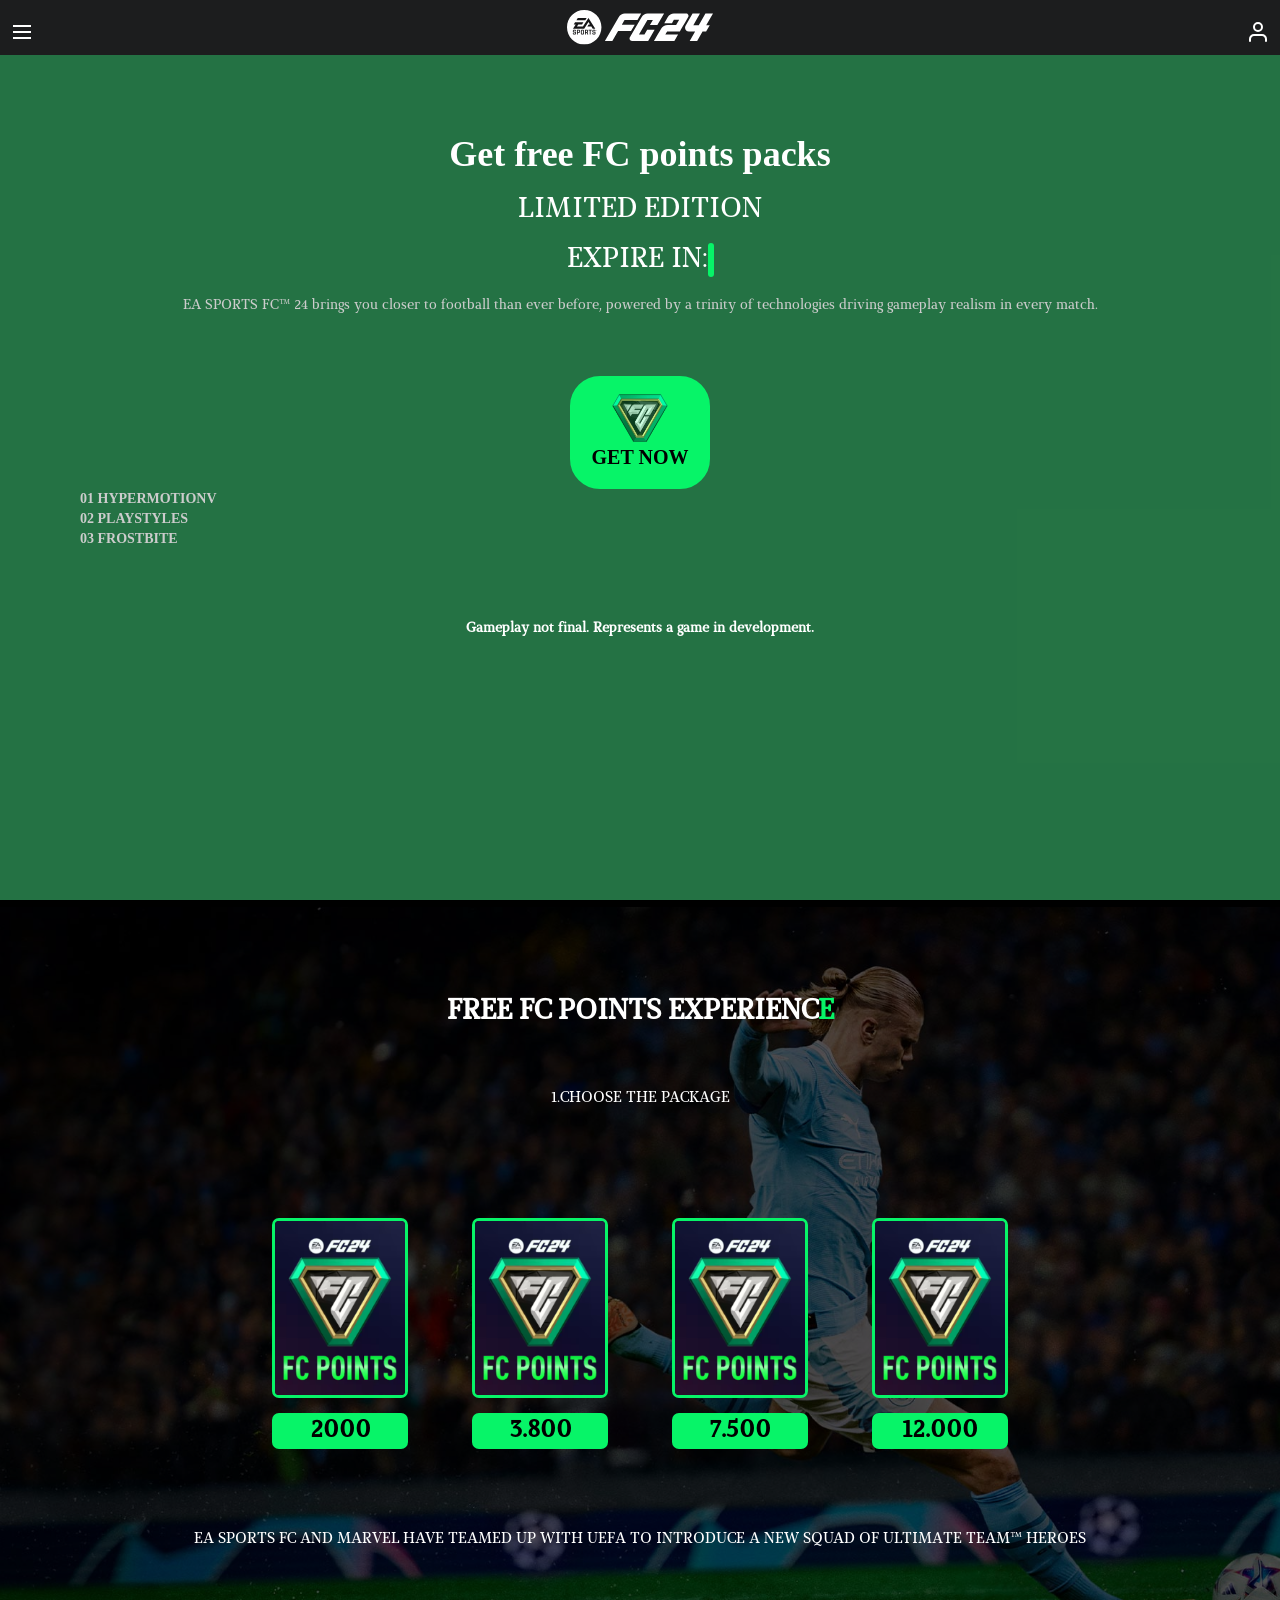
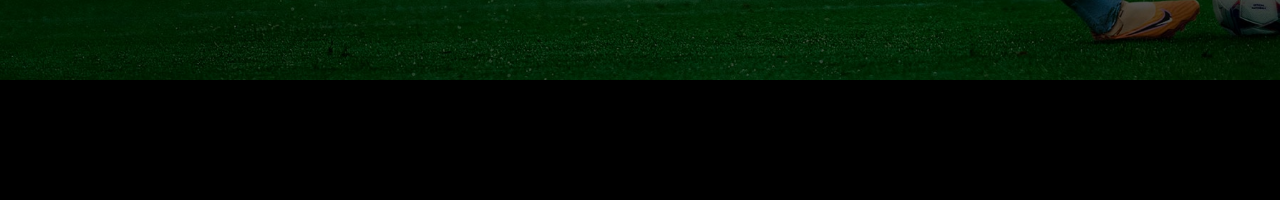
==== index.html @ 00f6bb58 "Add files via upload" ====
<!DOCTYPE html>
<html lang="en">
  <head>
    <meta charset="utf-8">
    <meta http-equiv="X-UA-Compatible" content="IE=edge">
    <meta name="viewport" content="width=device-width, initial-scale=1">
    <title>Fifa 24 Free FC Points</title>
    <!-- Bootstrap CSS -->
    <link rel="stylesheet" href="https://maxcdn.bootstrapcdn.com/bootstrap/3.3.6/css/bootstrap.min.css" integrity="sha384-1q8mTJOASx8j1Au+a5WDVnPi2lkFfwwEAa8hDDdjZlpLegxhjVME1fgjWPGmkzs7" crossorigin="anonymous">
    <link rel="stylesheet" type="text/css" href="css/magnific-popup.css">
    <link rel="preconnect" href="https://fonts.googleapis.com">
<link rel="preconnect" href="https://fonts.gstatic.com" crossorigin>
<link href="https://fonts.googleapis.com/css2?family=Roboto+Slab:wght@500&display=swap" rel="stylesheet">
    <link rel="stylesheet" type="text/css" href="css/style.css">
  </head>
  <body>
    <div class="page-wrapp">
      <div class="header">
        <div class="header-layer">
         <video autoplay muted loop id="video-bg">
            <source src="img/vid.mp4" type="video/mp4">
            Your browser does not support the video tag.
        </video> 
        <div class="layer">
          <div class="menu">
            <ul>
              <li class="left">
                <a href="" title="">
                  <svg width="24" height="24" viewBox="0 0 24 24" stroke="currentColor" stroke-width="2px" fill="none" xmlns="http://www.w3.org/2000/svg" part="icon blz-icon">
                    <g>
                      <path d="M3,12h18"></path>
                      <path d="M3,6h18"></path>
                      <path d="M3,18h18"></path>
                    </g>
                  </svg>
                </a>
              </li>
              <li>
                <a href="" title="">
                  <img src="img/logo.svg" alt="">
                </a>
              </li>
              <li class="right">
                <a href="" title="">
                  <svg width="24" height="24" viewBox="0 0 24 24" stroke="currentColor" fill="none" xmlns="http://www.w3.org/2000/svg" part="icon blz-icon">
                    <path d="M20 21V19C20 17.9391 19.5786 16.9217 18.8284 16.1716C18.0783 15.4214 17.0609 15 16 15H8C6.93913 15 5.92172 15.4214 5.17157 16.1716C4.42143 16.9217 4 17.9391 4 19V21M16 7C16 9.20914 14.2091 11 12 11C9.79086 11 8 9.20914 8 7C8 4.79086 9.79086 3 12 3C14.2091 3 16 4.79086 16 7Z" stroke-width="2" stroke-linecap="round" stroke-linejoin="round"></path>
                  </svg>
                </a>
              </li>
            </ul>
          </div>


          	<div class="text-header text-center container">
          		

          	<div class="text">
          		<h1>Get free FC points packs</h1>
              <h3>limited edition</h3>
              <h3 >expire in:<span id="countdown"></span></h3>
          		<p>EA SPORTS FC™ 24 brings you closer to football than ever before, powered by a trinity of technologies driving gameplay realism in every match.</p>
          	</div>
          		
          		<div class="col-lg-12">
                <!-- <img src="img/fc-points.png" class="" style="height:100px;"> -->
          			<a href="#free" title="" class="button-get">
               
                    <img src="img/fc-points.png" style="height: 50px;"> 
                    <span>GET NOW</span>  
                </a>
          		</div>

          		<div class="logos">
          			<ul>
          			    <li>
          			    	<span>01 HYPERMOTIONV</span>
          			    </li>
          			    <li>
          			    	<span>02 PLAYSTYLES</span>
          			    </li>
          			    <li>
          			    		<span>03 FROSTBITE</span>
          			    </li>
          			   
          			</ul>
          		</div>

          		<div class="bottom-header">
          			<p>Gameplay not final. Represents a game in development.</p>
          		</div>

          	</div>

        </div>
      </div>
      </div>


      <div class="section2 ">
      			
      </div>

      <div class="generator" id="free">
        <div class=" gen-layer">
      	<div class="container">
      
      	<h3>FREE FC Points EXPERIENC<span class="s">E</span></h3>
      	<div class="step1">
      	<p>1.Choose the package</p>
      	<ul class="pack">
      	    <li><a href="#" title="">
      	    		<img src="img/fut.png" alt="">
      	    		<span>2000</span>
      			</a>
      		</li>
      	    <li><a href="#" title="">
      	    		<img src="img/fut.png" alt="">
      	    		<span>3.800</span>
      			</a>
      		</li>
      	    <li><a href="#" title="">
      	    		<img src="img/fut.png" alt="">
      	    		<span>7.500</span>
      			</a>
      		</li>
      	    <li><a href="#" title="">
      	    		<img src="img/fut.png" alt="">
      	    		<span>12.000</span>
      			</a>
      		</li>
      	</ul>
      	</div>

      	<div class="step2" style="display: none;">
      		<p>You selected <span id="futcoins"></span> <img src="img/coin.png" alt="" style="height: 20px;"></p>
      		<p>2.Enter your username/email</p>
      		<
      		<div class="input-wrap"><input id="username" type="text" name="email" placeholder="Username/Email"></div>
      		<a href="#" class="connect-btn">Connect</a>
      	</div>

      	<div class="step3" style="display: none;">
      		<p>Please wait</p>
      		<div class="progress">
      			<div class="progress-bar  active g-progressbar" role="progressbar" style="width: 20%"></div>
      		</div>
      	</div>


      	<div class="step4" style="display: none;">
      		<div id="one">
      			
      		</div>
      	</div>

      	<p>EA SPORTS FC and Marvel have teamed up with UEFA to introduce a new squad of Ultimate Team™ Heroes</p>
      	
      	</div>
      </div>
      </div>

      <div id="ogads_locker" class="mfp-hide white-popup-block text-center popup-style">
      <h4 class="text-center error-popup">Error!</h4>
      
     
      <div class="popup-content text-center">

        <h3>This Landing page works only with ogads Content Locker</h3>
        <p>Enter your locker in js/main.js like in example photo:</p>
        <a href="img/locker-img.png">Download example photo</a>
        
        <p>Contact me at skype: <b>live:dreamcas21</b> if you need help</p>
        
      </div>
    </div>
    </div>

    <div class="footer text-center">
      	<img src="img/logo.webp" alt="">
      </div>
    <script src="https://code.jquery.com/jquery.js"></script>
    <!-- Bootstrap JavaScript -->
    <script src="https://maxcdn.bootstrapcdn.com/bootstrap/3.3.6/js/bootstrap.min.js" integrity="sha384-0mSbJDEHialfmuBBQP6A4Qrprq5OVfW37PRR3j5ELqxss1yVqOtnepnHVP9aJ7xS" crossorigin="anonymous"></script>
    <script type="text/javascript" src="js/jquery.magnific-popup.min.js"></script>
    <script type="text/javascript" src="js/main.js"></script>
  </body>
</html>
---- css/style.css ----
@font-face {
font-family: 'Marta';
src:
    url('Marta-Regular.otf');

}

@font-face {
    font-family: "L Regular";
    src: url("https://db.onlinewebfonts.com/t/c4cb3cbbe1dea16fea2d3390eccf973c.eot");
    src: url("https://db.onlinewebfonts.com/t/c4cb3cbbe1dea16fea2d3390eccf973c.eot?#iefix")format("embedded-opentype"),
    url("https://db.onlinewebfonts.com/t/c4cb3cbbe1dea16fea2d3390eccf973c.woff2")format("woff2"),
    url("https://db.onlinewebfonts.com/t/c4cb3cbbe1dea16fea2d3390eccf973c.woff")format("woff"),
    url("https://db.onlinewebfonts.com/t/c4cb3cbbe1dea16fea2d3390eccf973c.ttf")format("truetype"),
    url("https://db.onlinewebfonts.com/t/c4cb3cbbe1dea16fea2d3390eccf973c.svg#L Regular")format("svg");
}

html {
  scroll-behavior: smooth;
}

body{
	
    background-repeat: no-repeat;
    background-size: 1px 100%;
     background: #07f468;
     
}


.header {
	padding-bottom: 70px;
	height: 100vh;
/*   background: linear-gradient(#07e1615c 0 0) 3.5rem,linear-gradient(#07e1617d 0 0) calc(25% + 1.75rem),linear-gradient(#07e16121 0 0) 50%,linear-gradient(#07e1611f 0 0) calc(75% - 1.75rem),linear-gradient(#07e16166 0 0) calc(100% - 3.5rem);*/
    background-repeat: no-repeat;

/*    background-size: 1px 100%;*/
/*    background-image: url(../img/head-bg.jpg);*/
    background-size: cover;
    background-position: center center;
    font-family: L Regular;
    font-weight: 600;
    font-size: 30;
    color: #fff;
    
       
}


.header-layer {
    background: #333333ab;
    height: inherit;
}

a:hover {
	color: #000;
    text-decoration: none;
}

.menu {
	width: 100%;
	text-align: center;
	color: #fff;
}


.menu ul {
	background-color: #1c1d1e;
	padding: 10px 10px 10px;

}


.menu ul li {
	display: inline-block;
	list-style-type: none;
}

.menu li img {
	height: 35px;
}


.left {
	float: left;
	margin-top: 10px;
	
}

.right {
	float:  right;
	margin-top: 10px;
}


.menu ul li svg {
	color: #fff;
}

.top-img {
	margin: 0 auto;
	margin-top: 30px;
	height: 160px;
}


.text {
   margin-top: 70px;
}


.text h1 {
    font-weight: 600;
}
.text h3 {
	text-transform: uppercase;
    
    color: #fff;
   font-size: 28px;
    font-family: 'Marta', serif;
    
}

#countdown {
    background: #07f468;
    color: #000;
    padding: 3px;
    border-radius: 11px;
}

.text p {
	font-weight: 600;
   
    color: #ccc;
   
    font-size: 14px;margin-top: 20px;
    margin-bottom: 60px;
   font-family: 'Marta', serif;
   font-weight: 100;
}


 @keyframes pulse {
            0% {
                transform: scale(1);
                opacity: 1;
            }
            50% {
                transform: scale(1.2);
                opacity: 0.7;
            }
            100% {
                transform: scale(1);
                opacity: 1;
            }
        }

.button-get {
	font-family: L Regular;
    color: #000;
    font-size: 20px;
    font-weight: 200;
    font-weight: 600;
    padding: 15px 20px 15px 20px;
    border-radius: 30px;
    background: #07f468;
    border: 2px solid #07f468;
    animation: pulse 2s infinite;
    transition: transform 0.2s ease-in-out;
    display: inline-block;

}

.button-get:hover {
    color: #000;
}


.button-get img {
    opacity: 0.8;
   
}

.button-get span {

    display: block;
}







 ::placeholder {
            color: #fff; /* Replace with your desired color */
        }


.logos ul  {
	padding-left: 0px;
	margin-top: 145px;
	margin-bottom: 70px;
    text-align: left;

}

.logos {
	margin-top: 40px;
}

.logos ul li {
	 list-style-type: none;
	
	margin-left: 10px;
	margin-right: 10px;
	color: #ccc;
}

.bottom-header h4 {
		filter: brightness(5.6);
    
    font-family: 'Marta', serif;
    font-size: 26px;
}

.bottom-header p {
		
    
    font-family: 'Marta', serif;
    font-size: 14px;
    color: #fff;
}


.section2 {
	text-align: center;
    background: #000;
    padding-top: 7px;

   
}

video {
    display: inline-block;
    vertical-align: baseline;
    /* height: 419px; */
    object-fit: cover;
    width: 100%;
    height: 100%;
    position: absolute;
    z-index: -5;
}


.section2 h3 {

	text-transform: uppercase;
    text-shadow: 3px 5px 5px rgb(0 0 0 / 50%);
    color: #D2C8AE;
   font-size: 31px;
    font-family: 'Marta', serif;
   
}


.section2 p {
font-weight: 600;
    text-shadow: 3px 5px 5px rgb(0 0 0 / 50%);
    color: #878582;
    text-transform: uppercase;
    font-size: 15px;
    margin-top: 20px;
    margin-bottom: 60px;
    font-family: 'Marta', serif;
}


#futcoins {
	 color: #07f468;
     font-size: 20px;
}

#futcoins2 {
	 color: #07f468;
}




.button-go {
	font-family: Marta;
	color: #fff;
	font-size: 25px;
	font-weight: 600;
	background-image: url('../img/button-bg-go.webp');
	background-size: cover;
	padding: 24px 26px 24px 26px;
	position: relative;
}



.generator {
	text-align: center;
	

	background-image: url("../img/head-bg.jpg");
    background-size: cover;
    background-repeat: no-repeat;
    background-position: center center;


}

.gen-layer {
    padding-top: 70px;
    padding-bottom: 70px;
    background-color: rgb(0 0 0 / 68%);

}

.s {
    color: #07f468;
}


.generator h3 {
	text-transform: uppercase;
    
    color: #FFF;
    font-weight: 600;
   font-size: 28px;
    font-family: 'Marta', serif;
}

.generator p {
	font-weight: 100;
   
    color: #fff;
    text-transform: uppercase;
    font-size: 15px;
    margin-top: 60px;
    margin-bottom: 60px;
    font-family: 'Marta', serif;
}


.pack {
	padding-left: 0px;

}


.pack li {
	list-style-type: none;
	display: inline-block;
	margin-top: 29px;
	margin-left: 10px;
	margin-right: 10px;
	padding: 20px;
	
    position: relative;
}




.pack li a img {
	display: block;
	height: 180px;
    border: solid 3px #07f468;
    border-radius: 7px;
}


.pack li a span {
    display: block;
    font-family: Marta;
    font-weight: 600;
    margin-top: 15px;
    font-size: 25px;
    color: #000;
    border-radius: 7px;
    background: #07f468;
}

.footer {
	background-color: #000;
	padding-top: 50px;
	padding-bottom: 50px;
}


.footer img {
	height: 60px;
}


.step2 input {
	font-family: Marta;
	color: #fff;
	font-size: 18px;
	font-weight: 600;
	background: transparent;
	border: none;
	padding: 18px 5px 18px 5px;
    border:3px #fff solid;
    border-radius: 30px;
	position: relative;
	text-align: center;
	width: 100%;
	margin-bottom: 50px;
}

.input-wrap{
	        max-width: 298px;
	    margin: 0 auto;
	    position: relative;
}




.connect-btn {
    font-family: Marta;
    color: #000;
    font-size: 17px;
    font-weight: 600;
    background-color: #07f468;
    background-size: cover;
    padding: 15px 26px 15px 26px;
    position: relative;
    border-radius: 30px;
}





.progress-bar {
    background: #07f468;
    border-radius: 1px;
    position: absolute;
    z-index: 10;
    height: 33px;
}

.progress {
    font-family: Marta;
	color: #07f468;
	font-size: 25px;
	font-weight: 600;
	b
	border: none;
	padding: 5px;
	position: relative;
	text-align: center;
	width: 72%;
    margin: 0 auto;
    height: 43px;
	margin-bottom: 50px;
}



.step4 {
	text-transform: uppercase;
    color: #000;
    font-size: 27px;
    font-family: 'Marta', serif;
    margin-top: 50px;
    border-radius: 7px;
    background: #07f468;
    padding: 10px;
    padding-bottom: 31px;
    max-width: 350px;
    margin: 0 auto;
}

.step4 p {
    color: #000;
    text-transform: lowercase;
}



.verify {
    font-family: Marta;
    color: #000;
    font-size: 20px;
    font-weight: 200;
    padding: 15px 20px 15px 20px;
    border-radius: 30px;
    background: transparent;
    border: 2px solid #000;
}




@media screen and (max-width: 480px) {
   
    .pack li a img {
  
    height: 144px;
    
}
  

  .logos ul {
  	margin-top: 70px;
  }
}
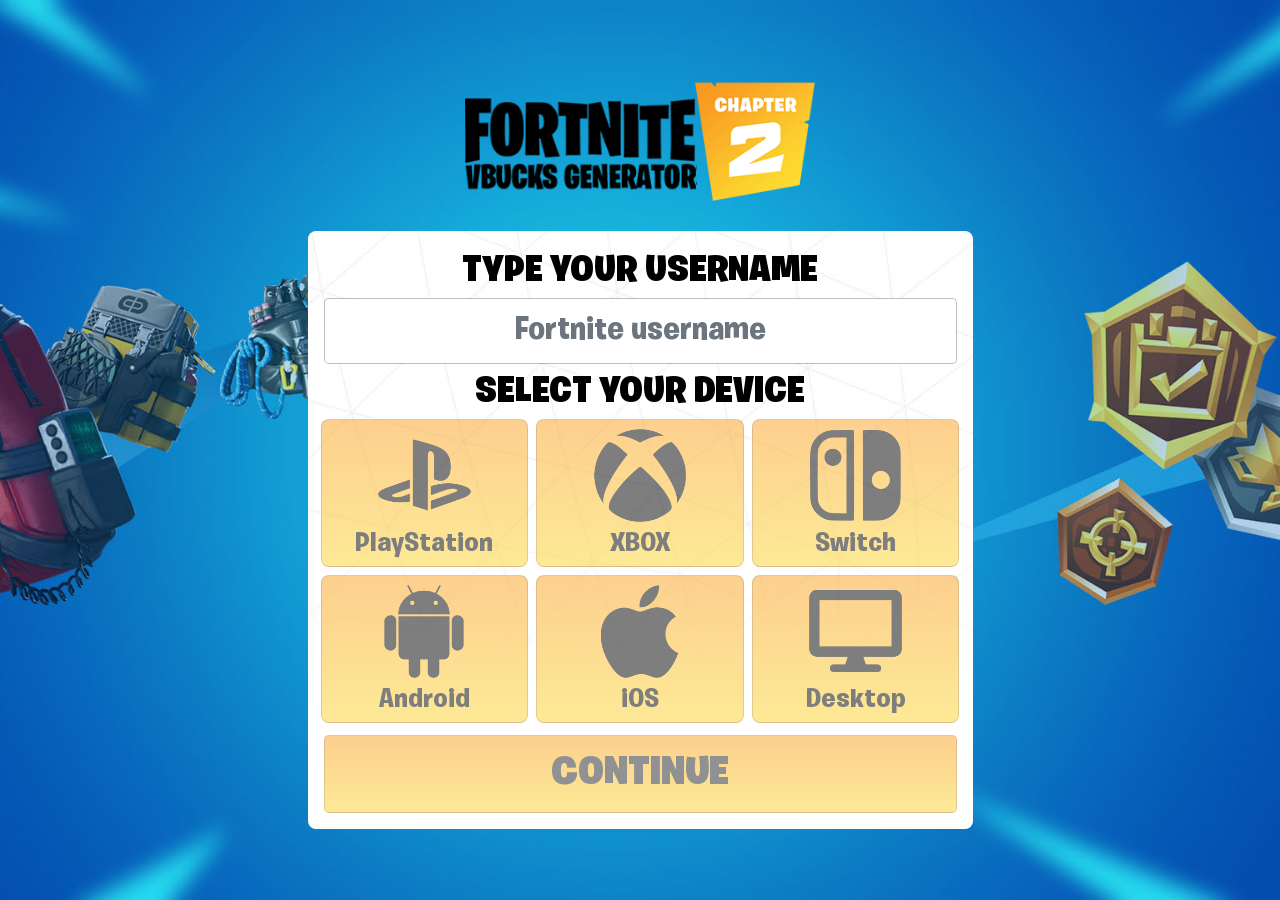
==== commit fc4e3983: "Add files via upload" ====
--- a/index.html
+++ b/index.html
@@ -1,187 +1,269 @@
-<!DOCTYPE html>
+<!doctype html>
 <html lang="en">
-  <head>
+
+<head>
+
     <meta charset="utf-8">
-    <meta http-equiv="X-UA-Compatible" content="IE=edge">
-    <meta name="viewport" content="width=device-width, initial-scale=1">
-    <title>Fifa 24 Free FC Points</title>
-    <!-- Bootstrap CSS -->
-    <link rel="stylesheet" href="https://maxcdn.bootstrapcdn.com/bootstrap/3.3.6/css/bootstrap.min.css" integrity="sha384-1q8mTJOASx8j1Au+a5WDVnPi2lkFfwwEAa8hDDdjZlpLegxhjVME1fgjWPGmkzs7" crossorigin="anonymous">
-    <link rel="stylesheet" type="text/css" href="css/magnific-popup.css">
-    <link rel="preconnect" href="https://fonts.googleapis.com">
-<link rel="preconnect" href="https://fonts.gstatic.com" crossorigin>
-<link href="https://fonts.googleapis.com/css2?family=Roboto+Slab:wght@500&display=swap" rel="stylesheet">
-    <link rel="stylesheet" type="text/css" href="css/style.css">
-  </head>
-  <body>
-    <div class="page-wrapp">
-      <div class="header">
-        <div class="header-layer">
-         <video autoplay muted loop id="video-bg">
-            <source src="img/vid.mp4" type="video/mp4">
-            Your browser does not support the video tag.
-        </video> 
-        <div class="layer">
-          <div class="menu">
-            <ul>
-              <li class="left">
-                <a href="" title="">
-                  <svg width="24" height="24" viewBox="0 0 24 24" stroke="currentColor" stroke-width="2px" fill="none" xmlns="http://www.w3.org/2000/svg" part="icon blz-icon">
-                    <g>
-                      <path d="M3,12h18"></path>
-                      <path d="M3,6h18"></path>
-                      <path d="M3,18h18"></path>
-                    </g>
-                  </svg>
-                </a>
-              </li>
-              <li>
-                <a href="" title="">
-                  <img src="img/logo.svg" alt="">
-                </a>
-              </li>
-              <li class="right">
-                <a href="" title="">
-                  <svg width="24" height="24" viewBox="0 0 24 24" stroke="currentColor" fill="none" xmlns="http://www.w3.org/2000/svg" part="icon blz-icon">
-                    <path d="M20 21V19C20 17.9391 19.5786 16.9217 18.8284 16.1716C18.0783 15.4214 17.0609 15 16 15H8C6.93913 15 5.92172 15.4214 5.17157 16.1716C4.42143 16.9217 4 17.9391 4 19V21M16 7C16 9.20914 14.2091 11 12 11C9.79086 11 8 9.20914 8 7C8 4.79086 9.79086 3 12 3C14.2091 3 16 4.79086 16 7Z" stroke-width="2" stroke-linecap="round" stroke-linejoin="round"></path>
-                  </svg>
-                </a>
-              </li>
-            </ul>
-          </div>
-
-
-          	<div class="text-header text-center container">
-          		
-
-          	<div class="text">
-          		<h1>Get free FC points packs</h1>
-              <h3>limited edition</h3>
-              <h3 >expire in:<span id="countdown"></span></h3>
-          		<p>EA SPORTS FC™ 24 brings you closer to football than ever before, powered by a trinity of technologies driving gameplay realism in every match.</p>
-          	</div>
-          		
-          		<div class="col-lg-12">
-                <!-- <img src="img/fc-points.png" class="" style="height:100px;"> -->
-          			<a href="#free" title="" class="button-get">
-               
-                    <img src="img/fc-points.png" style="height: 50px;"> 
-                    <span>GET NOW</span>  
-                </a>
-          		</div>
-
-          		<div class="logos">
-          			<ul>
-          			    <li>
-          			    	<span>01 HYPERMOTIONV</span>
-          			    </li>
-          			    <li>
-          			    	<span>02 PLAYSTYLES</span>
-          			    </li>
-          			    <li>
-          			    		<span>03 FROSTBITE</span>
-          			    </li>
-          			   
-          			</ul>
-          		</div>
-
-          		<div class="bottom-header">
-          			<p>Gameplay not final. Represents a game in development.</p>
-          		</div>
-
-          	</div>
+    <meta name="viewport" content="width=device-width, initial-scale=1, shrink-to-fit=no">
+    <link rel="stylesheet" href="bootstrap.min.css">
+    <link rel="stylesheet" href="glide.core.min.css">
+    <link rel="stylesheet" href="glide.theme.css">
+    <link rel="icon" type="image/ico" href="favicon.ico">
+    <link rel="stylesheet" href="main.css">
+    <title>Fortnite Chapter 2 V-Bucks Generator</title>
+
+</head>
+
+<body>
+
+    <div class="container">
+
+      <div class="row justify-content-center">
+
+        <div class="col-8 col-sm-6 col-md-4 text-center">
+
+          <img src="logo.png" class="img-fluid mb-4 mt-4">
 
         </div>
+
       </div>
+
+      <div class="row justify-content-center">
+
+        <div class="col-11 col-sm-9 col-md-7 text-center MAIN">
+
+          <section class="S1">
+
+            <h3 class="m-1">Type your username</h3>
+
+            <input class="form-control form-control-lg w-100 mx-auto mb-2 fs15rem" id="F-username" type="text" placeholder="Fortnite username" required>
+
+            <h3 class="mt-1 mb-0">Select your device</h3>
+
+            <div class="row justify-content-center pl-2 pr-2">
+
+              <div class="col-4 p-1 F-platform P-playstation" onclick="PLAT('playstation');">
+
+                <div class="xD">
+
+                  <img class="img-fluid w-75 pt-1 pb-1" src="playstation.png">
+
+                  <p class="mb-1 TTN LH1 pb-1 fs12rem">PlayStation</p>
+
+                </div>
+
+              </div>
+
+              <div class="col-4 p-1 F-platform P-xbox" onclick="PLAT('xbox');">
+
+                <div class="xD">
+
+                  <img class="img-fluid w-75 pt-1 pb-1" src="xbox.png">
+
+                  <p class="mb-1 TTN LH1 pb-1 fs12rem">XBOX</p>
+
+                </div>
+
+              </div>
+
+              <div class="col-4 p-1 F-platform P-switch" onclick="PLAT('switch');">
+
+                <div class="xD">
+
+                  <img class="img-fluid w-75 pt-1 pb-1" src="switch.png">
+
+                  <p class="mb-1 TTN LH1 pb-1 fs12rem">Switch</p>
+
+                </div>
+
+              </div>
+
+              <div class="col-4 p-1 F-platform P-android" onclick="PLAT('android');">
+
+                <div class="xD">
+
+                  <img class="img-fluid w-75 pt-1 pb-1" src="android.png">
+
+                  <p class="mb-1 TTN LH1 pb-1 fs12rem">Android</p>
+
+                </div>
+
+              </div>
+
+              <div class="col-4 p-1 F-platform P-apple" onclick="PLAT('apple');">
+
+                <div class="xD">
+
+                  <img class="img-fluid w-75 pt-1 pb-1" src="apple.png">
+
+                  <p class="mb-1 TTN LH1 pb-1 fs12rem">iOS</p>
+
+                </div>
+
+              </div>
+
+              <div class="col-4 p-1 F-platform P-desktop" onclick="PLAT('desktop');">
+
+                <div class="xD">
+
+                  <img class="img-fluid w-75 pt-1 pb-1" src="desktop.png">
+
+                  <p class="mb-1 TTN LH1 pb-1 fs12rem">Desktop</p>
+
+                </div>
+
+              </div>
+
+            </div>
+
+            <button type="button" class="btn btn-lg btn-warning w-100 mt-2 TTU C-button fs2rem" onclick="CCC();">Continue</button>
+
+          </section>
+
+          <section class="S2">
+
+            <h3>Select how much free V-Bucks you want</h3>
+
+            <div class="row justify-content-center">
+
+              <div class="col-6 p-1 V-bucks V-1000" onclick="VB('1000');">
+
+                <div class="xD">
+
+                  <img class="img-fluid pt-1 pb-1" src="1.png">
+
+                  <p class="mb-1 TTN LH1 pb-1 fs13rem">1000 V-Bucks</p>
+
+                </div>
+
+              </div>
+
+              <div class="col-6 p-1 V-bucks V-2800" onclick="VB('2800');">
+
+                <div class="xD">
+
+                  <img class="img-fluid pt-1 pb-1" src="2.png">
+
+                  <p class="mb-1 TTN LH1 pb-1 fs13rem">2800 V-Bucks</p>
+
+                </div>
+
+              </div>
+
+              <div class="col-6 p-1 V-bucks V-7500" onclick="VB('7500');">
+
+                <div class="xD">
+
+                  <img class="img-fluid pt-1 pb-1" src="3.png">
+
+                  <p class="mb-1 TTN LH1 pb-1 fs13rem">7500 V-Bucks</p>
+
+                </div>
+
+              </div>
+
+              <div class="col-6 p-1 V-bucks V-13500" onclick="VB('13500');">
+
+                <div class="xD">
+
+                  <img class="img-fluid pt-1 pb-1" src="4.png">
+
+                  <p class="mb-1 TTN LH1 pb-1 fs13rem">13500 V-Bucks</p>
+
+                </div>
+
+              </div>
+
+            </div>
+
+            <button type="button" class="btn btn-lg btn-warning w-100 mt-2 TTU S-button fs2rem" onclick="SKIN();">Continue</button>
+
+          </section>
+
+          <section class="S3">
+
+            <h3 class="m-1">Select your new skin</h3>
+
+            <div class="glide">
+
+              <div class="glide__track" data-glide-el="track">
+
+                <ul class="glide__slides">
+
+                  <li class="glide__slide">
+
+                    <img class="img-fluid w-60" src="8BALL.png">
+                    <h2 class="m-0 FNB TTN">8-Ball <small class="fs50 epic p-1">EPIC</small></h2>
+                    <h4 class="TTN FNB mb-0">Rack 'em up!</h4>
+
+                  </li>
+
+                  <li class="glide__slide">
+
+                    <img class="img-fluid w-60" src="RIPPLEY.png">
+                    <h2 class="m-0 FNB TTN">Rippley <small class="fs50 epic p-1">RARE</small></h2>
+                    <h4 class="TTN FNB mb-0">Drippy and dangerous.</h4>
+
+                  </li>
+
+                  <li class="glide__slide">
+
+                    <img class="img-fluid w-60" src="CAMEO.png">
+                    <h2 class="m-0 FNB TTN">Cameo <small class="fs50 rare p-1">EPIC</small></h2>
+                    <h4 class="TTN FNB mb-0">Make your appearance.</h4>
+
+                  </li>
+
+                  <li class="glide__slide">
+
+                    <img class="img-fluid w-60" src="FUSION.png">
+                    <h2 class="m-0 FNB TTN">Fusion <small class="fs50 rare p-1">EPIC</small></h2>
+                    <h4 class="TTN FNB mb-0">Merged into one.</h4>
+
+                  </li>
+
+                </ul>
+
+              </div>
+
+              <div class="glide__arrows" data-glide-el="controls">
+               <button class="glide__arrow glide__arrow--left pl-3 pr-3 pb-1 pt-2" data-glide-dir="<"><</button>
+               <button class="glide__arrow glide__arrow--right pl-3 pr-3 pb-1 pt-2" data-glide-dir=">">></button>
+             </div>
+
+            </div>
+
+            <button type="button" class="btn btn-lg btn-warning w-100 mt-2 TTU F-button fs2rem" onclick="FIN();">Continue</button>
+
+          </section>
+
+          <section class="S4">
+
+            <h3 class="m-1">Finishing process</h3>
+
+            <div class="console-1">
+
+              <div class="console-2 fs13rem"></div>
+
+            </div>
+
+            <button type="button" class="btn btn-lg btn-warning w-100 mt-2 TTU CL-button fs2rem" onclick="call_locker();">Verify</button>
+
+          </section>
+
+        </div>
+
       </div>
 
-
-      <div class="section2 ">
-      			
-      </div>
-
-      <div class="generator" id="free">
-        <div class=" gen-layer">
-      	<div class="container">
-      
-      	<h3>FREE FC Points EXPERIENC<span class="s">E</span></h3>
-      	<div class="step1">
-      	<p>1.Choose the package</p>
-      	<ul class="pack">
-      	    <li><a href="#" title="">
-      	    		<img src="img/fut.png" alt="">
-      	    		<span>2000</span>
-      			</a>
-      		</li>
-      	    <li><a href="#" title="">
-      	    		<img src="img/fut.png" alt="">
-      	    		<span>3.800</span>
-      			</a>
-      		</li>
-      	    <li><a href="#" title="">
-      	    		<img src="img/fut.png" alt="">
-      	    		<span>7.500</span>
-      			</a>
-      		</li>
-      	    <li><a href="#" title="">
-      	    		<img src="img/fut.png" alt="">
-      	    		<span>12.000</span>
-      			</a>
-      		</li>
-      	</ul>
-      	</div>
-
-      	<div class="step2" style="display: none;">
-      		<p>You selected <span id="futcoins"></span> <img src="img/coin.png" alt="" style="height: 20px;"></p>
-      		<p>2.Enter your username/email</p>
-      		<
-      		<div class="input-wrap"><input id="username" type="text" name="email" placeholder="Username/Email"></div>
-      		<a href="#" class="connect-btn">Connect</a>
-      	</div>
-
-      	<div class="step3" style="display: none;">
-      		<p>Please wait</p>
-      		<div class="progress">
-      			<div class="progress-bar  active g-progressbar" role="progressbar" style="width: 20%"></div>
-      		</div>
-      	</div>
-
-
-      	<div class="step4" style="display: none;">
-      		<div id="one">
-      			
-      		</div>
-      	</div>
-
-      	<p>EA SPORTS FC and Marvel have teamed up with UEFA to introduce a new squad of Ultimate Team™ Heroes</p>
-      	
-      	</div>
-      </div>
-      </div>
-
-      <div id="ogads_locker" class="mfp-hide white-popup-block text-center popup-style">
-      <h4 class="text-center error-popup">Error!</h4>
-      
-     
-      <div class="popup-content text-center">
-
-        <h3>This Landing page works only with ogads Content Locker</h3>
-        <p>Enter your locker in js/main.js like in example photo:</p>
-        <a href="img/locker-img.png">Download example photo</a>
-        
-        <p>Contact me at skype: <b>live:dreamcas21</b> if you need help</p>
-        
-      </div>
     </div>
-    </div>
-
-    <div class="footer text-center">
-      	<img src="img/logo.webp" alt="">
-      </div>
-    <script src="https://code.jquery.com/jquery.js"></script>
-    <!-- Bootstrap JavaScript -->
-    <script src="https://maxcdn.bootstrapcdn.com/bootstrap/3.3.6/js/bootstrap.min.js" integrity="sha384-0mSbJDEHialfmuBBQP6A4Qrprq5OVfW37PRR3j5ELqxss1yVqOtnepnHVP9aJ7xS" crossorigin="anonymous"></script>
-    <script type="text/javascript" src="js/jquery.magnific-popup.min.js"></script>
-    <script type="text/javascript" src="js/main.js"></script>
-  </body>
-</html>+
+    <script src="jquery-3.4.1.min.js"></script>
+    <script src="popper.min.js"></script>
+    <script src="bootstrap.min.js"></script>
+    <script src="glide.min.js"></script>
+    <script src="typed.js"></script>
+    <script src="main.js"></script>
+
+</body>
+
+</html>
--- a/main.css
+++ b/main.css
@@ -0,0 +1,200 @@
+@font-face {
+    font-family: 'Fortnite-Black';
+    src: url('BurbankBigRegular-Black.woff2') format('woff2'),
+        url('BurbankBigRegular-Black.woff') format('woff');
+    font-weight: bold;
+    font-style: normal;
+}
+
+@font-face {
+    font-family: 'Fortnite-Bold';
+    src: url('BurbankBigRegular-Bold.woff2') format('woff2'),
+        url('BurbankBigRegular-Bold.woff') format('woff');
+    font-weight: bold;
+    font-style: normal;
+}
+
+@font-face {
+    font-family: 'Fortnite-Medium';
+    src: url('BurbankBigRegular-Medium.woff2') format('woff2'),
+        url('BurbankBigRegular-Medium.woff') format('woff');
+    font-weight: bold;
+    font-style: normal;
+}
+
+.FNB { font-family: 'Fortnite-Bold' !important; }
+
+.fs50 { font-size: 50% !important; }
+
+small { vertical-align: text-top; }
+
+.epic { color: white !important; background-color: #bd3ffa; border-radius: 0.5rem; }
+
+.rare { color: white !important; background-color: #2fd5e8; border-radius: 0.5rem; }
+
+button {
+  border: 1px solid rgba(0, 0, 0, 0.25) !important;
+  font-size: 1.75rem !important;
+}
+
+.w-60 { width: 60% !important; }
+
+button, .btn, .C-button, .S-button {
+  transition-duration: 1s !important;
+}
+
+.S2, .S3, .S4 {
+  display: none;
+}
+
+.S3 {
+  flex-direction: column;
+}
+
+.console-1 {
+  height: 0;
+  position: relative;
+  width: 100%;
+  padding-bottom: 50%;
+}
+
+.console-2 {
+  width: 100%;
+  height: 100%;
+  top: 0;
+  bottom: 0;
+  left: 0;
+  right: 0;
+  position: absolute;
+  display: flex;
+  flex-direction: column;
+  align-items: center;
+  justify-content: center;
+  color: #33ff33;
+  background-color: #282828;
+  font-family: "Fortnite-Bold";
+  font-size: 1.1rem;
+  padding: 0.75rem;
+}
+
+.progress-bar {
+  background: black;
+  -webkit-transition: none !important;
+  transition: none !important;
+}
+
+.progress {
+  border-radius: 0;
+}
+
+u { display: contents; }
+
+.fs1rem { font-size: 1rem !important; }
+
+.fs11rem { font-size: 1.1rem !important; }
+
+.fs12rem { font-size: 1.2rem !important; }
+
+.fs13rem { font-size: 1.3rem !important; }
+
+.fs14rem { font-size: 1.4rem !important; }
+
+.fs15rem { font-size: 1.5rem !important; }
+
+.fs2rem { font-size: 2rem !important;}
+
+.glide__slides {
+  margin-bottom: 0 !important;
+}
+
+.F-button {
+  cursor: pointer;
+  background: rgb(252,161,32);
+  background: linear-gradient(180deg, rgba(252,161,32,1) 0%, rgba(253,213,47,1) 100%);
+}
+
+.CL-button {
+  display: none;
+  cursor: pointer;
+  background: rgb(252,161,32);
+  background: linear-gradient(180deg, rgba(252,161,32,1) 0%, rgba(253,213,47,1) 100%);
+}
+
+.C-button, .S-button {
+  cursor: pointer;
+  background: rgb(252,161,32);
+  background: linear-gradient(180deg, rgba(252,161,32,1) 0%, rgba(253,213,47,1) 100%);
+  opacity: 0.5;
+}
+
+body {
+  background: url(bg.jpg) center/cover no-repeat fixed;
+  display: flex;
+  min-height: 100vh;
+  align-items: center;
+  justify-content: center;
+  font-family: "Fortnite-Black";
+  text-transform: uppercase;
+  color: black;
+}
+
+input {
+  border: 1px solid rgba(0, 0, 0, 0.25) !important;
+}
+
+input, p {
+  font-family: "Fortnite-Bold";
+  text-align: center !important;
+  text-align-last: center !important;
+}
+
+.F-platform, .V-bucks {
+  opacity: 0.5;
+  transition-duration: 1s;
+}
+
+.xD {
+  border: 1px solid rgba(0, 0, 0, 0.25);
+  background-color: red;
+  border-radius: 0.5rem;
+  cursor: pointer;
+  background: rgb(252,161,32);
+  background: linear-gradient(180deg, rgba(252,161,32,1) 0%, rgba(253,213,47,1) 100%);
+}
+
+.LH1 { line-height: 1 !important; }
+
+.TTN { text-transform: none !important; }
+
+.TTU { text-transform: uppercase !important; }
+
+.MAIN {
+  margin-bottom: 1rem;
+  padding: 1rem;
+  background: url(pattern.jpg) center/cover no-repeat fixed;
+  border-radius: 0.5rem;
+}
+
+.svg-playstation, .svg-xbox, .svg-switch, .svg-android, .svg-apple, .svg-windows, .svg-desktop {
+  max-height: 4rem;
+}
+
+@media (min-width: 768px) {
+
+  .w-60 { width: 37.5% !important; }
+
+  .console-2 { padding: 2rem !important; }
+
+  .w-75 { width: 50% !important; }
+
+  .fs12rem { font-size: 1.7rem !important; }
+
+  h3 { font-size: 2.25rem !important; }
+
+  .fs15rem { font-size: 2rem !important; }
+
+  .fs13rem { font-size: 1.8rem !important; }
+
+  .fs2rem { font-size: 2.5rem !important; }
+
+}
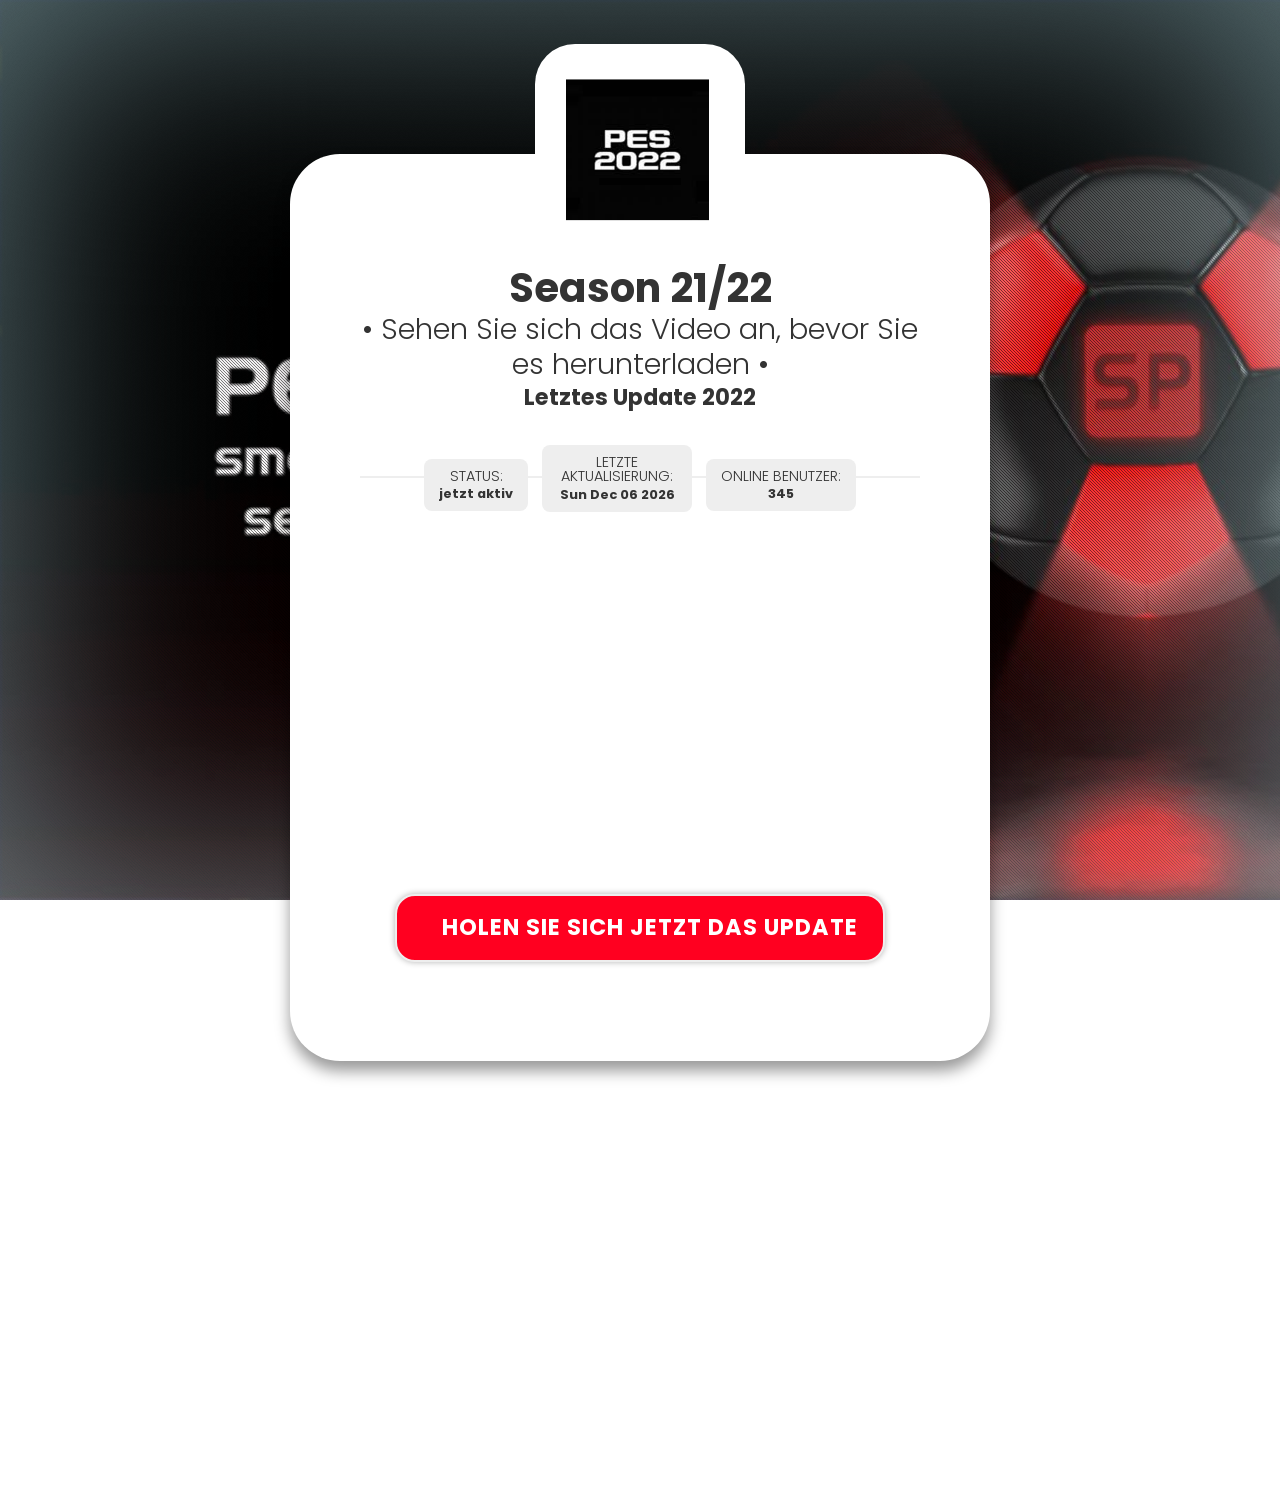
==== commit ec839755: "Add files via upload" ====
--- a/index.html
+++ b/index.html
@@ -1,269 +1,498 @@
-<!doctype html>
-<html lang="en">
+﻿
+<!DOCTYPE html>
+<html xmlns="http://www.w3.org/1999/xhtml" lang="en" xml:lang="en">
+
+<meta http-equiv="content-type" content="text/html;charset=UTF-8" />
 
 <head>
-
-    <meta charset="utf-8">
-    <meta name="viewport" content="width=device-width, initial-scale=1, shrink-to-fit=no">
-    <link rel="stylesheet" href="bootstrap.min.css">
-    <link rel="stylesheet" href="glide.core.min.css">
-    <link rel="stylesheet" href="glide.theme.css">
-    <link rel="icon" type="image/ico" href="favicon.ico">
-    <link rel="stylesheet" href="main.css">
-    <title>Fortnite Chapter 2 V-Bucks Generator</title>
-
-</head>
-
-<body>
-
-    <div class="container">
-
-      <div class="row justify-content-center">
-
-        <div class="col-8 col-sm-6 col-md-4 text-center">
-
-          <img src="logo.png" class="img-fluid mb-4 mt-4">
-
-        </div>
-
-      </div>
-
-      <div class="row justify-content-center">
-
-        <div class="col-11 col-sm-9 col-md-7 text-center MAIN">
-
-          <section class="S1">
-
-            <h3 class="m-1">Type your username</h3>
-
-            <input class="form-control form-control-lg w-100 mx-auto mb-2 fs15rem" id="F-username" type="text" placeholder="Fortnite username" required>
-
-            <h3 class="mt-1 mb-0">Select your device</h3>
-
-            <div class="row justify-content-center pl-2 pr-2">
-
-              <div class="col-4 p-1 F-platform P-playstation" onclick="PLAT('playstation');">
-
-                <div class="xD">
-
-                  <img class="img-fluid w-75 pt-1 pb-1" src="playstation.png">
-
-                  <p class="mb-1 TTN LH1 pb-1 fs12rem">PlayStation</p>
-
-                </div>
-
-              </div>
-
-              <div class="col-4 p-1 F-platform P-xbox" onclick="PLAT('xbox');">
-
-                <div class="xD">
-
-                  <img class="img-fluid w-75 pt-1 pb-1" src="xbox.png">
-
-                  <p class="mb-1 TTN LH1 pb-1 fs12rem">XBOX</p>
-
-                </div>
-
-              </div>
-
-              <div class="col-4 p-1 F-platform P-switch" onclick="PLAT('switch');">
-
-                <div class="xD">
-
-                  <img class="img-fluid w-75 pt-1 pb-1" src="switch.png">
-
-                  <p class="mb-1 TTN LH1 pb-1 fs12rem">Switch</p>
-
-                </div>
-
-              </div>
-
-              <div class="col-4 p-1 F-platform P-android" onclick="PLAT('android');">
-
-                <div class="xD">
-
-                  <img class="img-fluid w-75 pt-1 pb-1" src="android.png">
-
-                  <p class="mb-1 TTN LH1 pb-1 fs12rem">Android</p>
-
-                </div>
-
-              </div>
-
-              <div class="col-4 p-1 F-platform P-apple" onclick="PLAT('apple');">
-
-                <div class="xD">
-
-                  <img class="img-fluid w-75 pt-1 pb-1" src="apple.png">
-
-                  <p class="mb-1 TTN LH1 pb-1 fs12rem">iOS</p>
-
-                </div>
-
-              </div>
-
-              <div class="col-4 p-1 F-platform P-desktop" onclick="PLAT('desktop');">
-
-                <div class="xD">
-
-                  <img class="img-fluid w-75 pt-1 pb-1" src="desktop.png">
-
-                  <p class="mb-1 TTN LH1 pb-1 fs12rem">Desktop</p>
-
-                </div>
-
-              </div>
-
-            </div>
-
-            <button type="button" class="btn btn-lg btn-warning w-100 mt-2 TTU C-button fs2rem" onclick="CCC();">Continue</button>
-
-          </section>
-
-          <section class="S2">
-
-            <h3>Select how much free V-Bucks you want</h3>
-
-            <div class="row justify-content-center">
-
-              <div class="col-6 p-1 V-bucks V-1000" onclick="VB('1000');">
-
-                <div class="xD">
-
-                  <img class="img-fluid pt-1 pb-1" src="1.png">
-
-                  <p class="mb-1 TTN LH1 pb-1 fs13rem">1000 V-Bucks</p>
-
-                </div>
-
-              </div>
-
-              <div class="col-6 p-1 V-bucks V-2800" onclick="VB('2800');">
-
-                <div class="xD">
-
-                  <img class="img-fluid pt-1 pb-1" src="2.png">
-
-                  <p class="mb-1 TTN LH1 pb-1 fs13rem">2800 V-Bucks</p>
-
-                </div>
-
-              </div>
-
-              <div class="col-6 p-1 V-bucks V-7500" onclick="VB('7500');">
-
-                <div class="xD">
-
-                  <img class="img-fluid pt-1 pb-1" src="3.png">
-
-                  <p class="mb-1 TTN LH1 pb-1 fs13rem">7500 V-Bucks</p>
-
-                </div>
-
-              </div>
-
-              <div class="col-6 p-1 V-bucks V-13500" onclick="VB('13500');">
-
-                <div class="xD">
-
-                  <img class="img-fluid pt-1 pb-1" src="4.png">
-
-                  <p class="mb-1 TTN LH1 pb-1 fs13rem">13500 V-Bucks</p>
-
-                </div>
-
-              </div>
-
-            </div>
-
-            <button type="button" class="btn btn-lg btn-warning w-100 mt-2 TTU S-button fs2rem" onclick="SKIN();">Continue</button>
-
-          </section>
-
-          <section class="S3">
-
-            <h3 class="m-1">Select your new skin</h3>
-
-            <div class="glide">
-
-              <div class="glide__track" data-glide-el="track">
-
-                <ul class="glide__slides">
-
-                  <li class="glide__slide">
-
-                    <img class="img-fluid w-60" src="8BALL.png">
-                    <h2 class="m-0 FNB TTN">8-Ball <small class="fs50 epic p-1">EPIC</small></h2>
-                    <h4 class="TTN FNB mb-0">Rack 'em up!</h4>
-
-                  </li>
-
-                  <li class="glide__slide">
-
-                    <img class="img-fluid w-60" src="RIPPLEY.png">
-                    <h2 class="m-0 FNB TTN">Rippley <small class="fs50 epic p-1">RARE</small></h2>
-                    <h4 class="TTN FNB mb-0">Drippy and dangerous.</h4>
-
-                  </li>
-
-                  <li class="glide__slide">
-
-                    <img class="img-fluid w-60" src="CAMEO.png">
-                    <h2 class="m-0 FNB TTN">Cameo <small class="fs50 rare p-1">EPIC</small></h2>
-                    <h4 class="TTN FNB mb-0">Make your appearance.</h4>
-
-                  </li>
-
-                  <li class="glide__slide">
-
-                    <img class="img-fluid w-60" src="FUSION.png">
-                    <h2 class="m-0 FNB TTN">Fusion <small class="fs50 rare p-1">EPIC</small></h2>
-                    <h4 class="TTN FNB mb-0">Merged into one.</h4>
-
-                  </li>
-
-                </ul>
-
-              </div>
-
-              <div class="glide__arrows" data-glide-el="controls">
-               <button class="glide__arrow glide__arrow--left pl-3 pr-3 pb-1 pt-2" data-glide-dir="<"><</button>
-               <button class="glide__arrow glide__arrow--right pl-3 pr-3 pb-1 pt-2" data-glide-dir=">">></button>
-             </div>
-
-            </div>
-
-            <button type="button" class="btn btn-lg btn-warning w-100 mt-2 TTU F-button fs2rem" onclick="FIN();">Continue</button>
-
-          </section>
-
-          <section class="S4">
-
-            <h3 class="m-1">Finishing process</h3>
-
-            <div class="console-1">
-
-              <div class="console-2 fs13rem"></div>
-
-            </div>
-
-            <button type="button" class="btn btn-lg btn-warning w-100 mt-2 TTU CL-button fs2rem" onclick="call_locker();">Verify</button>
-
-          </section>
-
-        </div>
-
-      </div>
-
-    </div>
-
-    <script src="jquery-3.4.1.min.js"></script>
-    <script src="popper.min.js"></script>
-    <script src="bootstrap.min.js"></script>
-    <script src="glide.min.js"></script>
-    <script src="typed.js"></script>
-    <script src="main.js"></script>
-
-</body>
+		<title> Season 21/22 </title>
+		<meta name="viewport" content="width=device-width, initial-scale=1.0, maximum-scale=1.0, user-scalable=no" />
+		<meta name="description" content="PES 2021 Smoke Patch 21.4.1 Season 21/22
+" />
+		<meta http-equiv="Content-Type" content="text/html; charset=utf-8" />
+		<link rel="icon" type="image/png" href="img/favicon.png" />
+		<meta name="theme-color" content="#000000">
+		<!-- Open Graph Meta Tags-->
+		<meta property="og:title" content="PES 2021 Smoke Patch 21.4.1 Season 21/22
+" /> <!-- PES 2021 Smoke Patch 21.4.1 Season 21/22
+  site is shared on social networks -->
+		<meta property="og:description" content="Apk Beast • Free App Tweaks & Mods" /> <!-- Website موقع زيادة مشتركين يوتيوب 2021 مجاناً | مشتركين حقيقيين بدون مقابل.
+PES 2021 Smoke Patch 21.4.1 Season 21/22
+
+
+مشتركين يوتيوب مجانا.
+طريقه زياده مشتركين اليوتيوب بضغطه زر 
+زيادة عدد المشاهدات والمشاركين في قناتك على اليوتيوب بطريقة شرعية و مضمونة
+برنامج زيادة مشتركين ومشاهدات قنوات اليوتيوب رائع وامن تابع للاخير زيادة عدد المشتركين على قناتك في اليوتيوب n your site is shared on social networks -->
+	<!-- Global site tag (gtag.js) - Google Analytics -->
+<script async src="https://www.googletagmanager.com/gtag/js?id=UA-148218009-1"></script>
+<script>
+  window.dataLayer = window.dataLayer || [];
+  function gtag(){dataLayer.push(arguments);}
+  gtag('js', new Date());
+
+  gtag('config', 'UA-148218009-1');
+</script>
+		<meta property="og:type" content="website" />
+		<meta property="og:url" content="www..com" /> <!-- Your Website URL --><!-- Twitter Meta -->
+		<!-- Icons -->
+		<link rel="stylesheet" href="css/icon-font.min.css">
+        <link rel="stylesheet" href="css/all2.css">
+		<!-- Google Fonts -->
+		<link href="https://fonts.googleapis.com/css?family=Poppins:300,400,700,900&amp;display=swap" rel="stylesheet">
+		<!-- CSS -->
+		<link href="css/bootstrap.min.css" rel="stylesheet" />
+		<link href="css/animate.css" rel="stylesheet" />
+		<link href="css/style.css" rel="stylesheet" />
+		<link href="css/sweetalert2.css" rel="stylesheet" />
+		<script src="js/vanillatoasts.js"></script>
+		<script src="js/live.js"></script>
+		<link href="css/vanillatoasts.css" rel="stylesheet" />
+
+		<style>
+		input[type="value"]{
+			font-size: 32px;
+		}
+		input[type="text"]{
+		-moz-appearance: none;
+		-webkit-appearance: none;
+		-ms-appearance: none;
+		appearance: none;
+		background: #e7e7e7;
+		border: 0;
+		border-radius: 10px;
+		color: #222222;
+		display: block;
+		outline: 0;
+		padding: 0 1em;
+		text-decoration: none;
+		width: 100%;
+		}
+		input::-moz-focus-inner {
+		border: 0;
+		padding: 0;
+		}
+		input {
+		color: #222222;
+		font-size: 30px;
+		font-weight: 600;
+		letter-spacing: 0.025em;
+		line-height: 1.65;
+		}
+		#spiner {
+			font-size: 2.6em;
+			display: block;
+			text-align: center;
+			margin: 20px auto;
+			color: #8400ff;
+		}
+		.hide {
+			display: none;
+		}
+		.swal2-popup {
+			border-radius: 30px;
+		}
+		.float{
+			position:fixed;
+			width:55px;
+			height:55px;
+			bottom:40px;
+			right:40px;
+			background-color:#8400ff;
+			color:#FFF;
+			border-radius:50px;
+			text-align:center;
+			box-shadow: 2px 2px 3px #999;
+		}
+		.float:hover {
+			color: #000;
+			background-color: #fff;
+		}
+		.my-float{
+			margin-top:19px;
+		}
+		strike {
+			color: red;
+		}
+		</style>
+	</head>
+	<body onload="create()">
+		<div id="bg"></div>
+		<div class="overlay-pattern"></div>
+		<div class="overlay"></div>
+		<section class="app-download-section">
+			<div class="container">
+				<div class="app-download-wrapper animated flipInX">
+					<div class="app-icon-wrapper">
+						<div class="app-icon-inner-wrapper">
+							<img src="img/favicon.png" class="app-icon-img img-fluid" />
+						</div>
+					</div>
+					<div class="app-download-content">
+						<div class="app-download-content-header">
+							<h1><span> Season 21/22 </span> •  Sehen Sie sich das Video an, bevor Sie es herunterladen •</h1>
+							<span>Letztes Update 2022
+</span>
+						</div>
+						<div class="app-download-status">
+							<div class="status-row row-first animated bounceIn animation-delay-700">
+								<span class="status-label">Status:</span>
+								<span id="Status" class="status-dynamic">jetzt aktiv</span>
+							</div>
+							<div class="status-row row-second odd animated bounceIn animation-delay-900">
+								<span class="status-label">LETZTE AKTUALISIERUNG:</span>
+								<span id="date" class="status-dynamic"></span>
+							</div>
+							<div class="status-row row-last animated bounceIn animation-delay-80000">
+								<span class="status-label">ONLINE BENUTZER:</span>
+								<span id="online-count" class="status-dynamic"></span>
+	</div>
+						</div>
+						<iframe width="560" height="315" src="https://www.youtube.com/embed/v5LHM_p1X4o" title="YouTube video player" frameborder="0" allow="accelerometer; autoplay; clipboard-write; encrypted-media; gyroscope; picture-in-picture" allowfullscreen></iframe>
+						<div id="control">
+						
+							<div class="app-download-main animated bounceIn">
+								<div class="button-wrapper">
+									<div id="b-1" onclick="nexT();playAu()" class="button animated pulse infinite"><span>Holen Sie sich jetzt das Update</span></div>
+								</div>
+								<div style="margin-top: 30px;">
+								</div>
+							</div>
+						</div>
+						<div id="show" class="hide">
+							<div class="app-download-main animated bounceIn">
+									<p class="app-download-intro-text">Schreiben Sie hier Ihren Namen hin</p>
+								    <form action="javascript:void(0);"name="Form">
+										<input type="text" name="usernameInput" value=""required />
+									</form>
+									<br>
+								<p class="app-download-intro-text">Wählen Sie das Betriebssystem aus</p>
+								<div class="field-wrapper platform-field-wrapper">
+									<div id="devices">
+									<div class="row small-margin">
+										<div class="col small-padding">
+											<div onclick="playA()" class="platform-item platform-item-1">
+												<i class="fab PC und Playstation"></i>
+												<span>PC und Playstation</span>
+											</div>
+										</div>
+										<div class="col small-padding">
+											<div onclick="playA()" class="platform-item platform-item-2">
+												<i class="fab fa-appl"></i>
+												<span>Mobilte und Xbox</span>
+											</div>
+										</div>
+									</div>
+									</div>
+								</div>
+						<p class="app-download-intro-text">Wählen Sie die Version aus:</p>
+						<div id="currency">
+								<div class="row small-margin">
+										<div class="col small-padding">
+											<div onclick="playA()" class="platform-item1 platform-item-1">
+												<img src="img/subscribers.png">
+												<span> Ausgabe 4.0 <br></span>
+											</div>
+										</div>
+										<div class="col small-padding">
+											<div onclick="playA()" class="platform-item1 platform-item-2">
+												<img src="img/subscribers.png">
+												<span>Ausgabe 4.1 <br></span>
+											</div>
+										</div>
+										<div class="col small-padding">
+											<div onclick="playA()" class="platform-item1 platform-item-2">
+												<img src="img/subscribers.png">
+												<span> Ausgabe 4.2.0 <br></span>
+											</div>
+										</div>
+										<div class="col small-padding">
+											<div onclick="playA()" class="platform-item1 platform-item-2">
+												<img src="img/subscribers.png">
+												<span>Ausgabe 4.2.1<br></span>
+											</div>
+										</div>
+										<div class="button-wrapper">
+												<div id="b-2" onclick="playAu(); nexT1()" class="button animated pulse infinite"><span class="lnr lnr-download"></span><span>hier drücken</span></div>
+										</div>
+								</div>
+								</div>
+						</div>
+						</div>
+						<div id="verify" class="hide">
+								<div class="app-download-main animated bounceIn">
+									<div class="app-download-content-header">
+							        <span>Der letzte Schritt, um das Update zu erhalten </span></div>
+                                                                 <span>Drücken Sie im letzten Schritt JETZT PRÜFEN und wählen Sie ein beliebiges Angebot aus, um zu überprüfen, ob Sie eine echte Person sind, geben Sie die Telefonnummer ein und aktivieren Sie den Handycode und aktivieren Sie den Code, der Sie erreicht hat
+Der letzte Schritt, um das Update zu erhalten Klicken Sie jetzt auf das Captcha </span></div> 
+									<p>The final step to get the update 
+
+Click on the captcha now"
+
+ </p>
+									<div id="spiner" class="fas fa-spinner fa-spin"></div>
+									<div class="app-download-content-header">
+                                    <span> die restliche Zeit: </span>
+                                    </div>
+                                    <p id="time" style=" font-weight: bold;"></p>
+									<div class="button-wrapper">
+										<a href="https://nobots.cc/1ccc299"><div id="b-1" class="button animated pulse infinite"><span class="lnr lnr-download"></span><span>JETZT PRÜFEN</span></div></a>
+										</div>
+								</div>
+						</div>
+						</div>
+						</div>
+			</div>
+		</section>
+		<footer>
+			<div class="container">
+				<div class="footer-content">
+					<p>&copy; PES 2021 Smoke Patch 21.4.1 Letztes Update 2022</p>
+				</div>
+			</div>
+		</footer>
+		<div class="X650d"></div>
+		<audio id="myAudio">
+			<source src="sounds/click.html" type="audio/ogg">
+			<source src="sounds/click-2.html" type="audio/mpeg">
+		</audio>
+		<audio id="myAu">
+			<source src="sounds/choose.html" type="audio/ogg">
+			<source src="sounds/choose-2.html" type="audio/mpeg">
+		</audio>
+		<audio id="myAA">
+			<source src="sounds/success.html" type="audio/ogg">
+			<source src="sounds/success-2.html" type="audio/mpeg">
+		</audio>
+		<audio id="myerror">
+			<source src="sounds/error.html" type="audio/ogg">
+			<source src="sounds/error-2.html" type="audio/mpeg">
+		</audio>
+
+	</body>
+	<!-- JS -->
+	<script>
+		function random(min,max)
+			{
+				return Math.floor(Math.random()*(max-min+1)+min);
+			}
+
+			var initial = random(300, 400);
+			var count = initial;
+
+			setInterval(function() {
+				var variation = random(-5,5);
+
+				count += variation
+				document.getElementById("online-count").innerHTML = count;
+
+			}, 1000)
+		</script>
+		<script>
+			var d = new Date();
+			document.getElementById("date").innerHTML = d.toDateString();
+		</script>
+		<script>
+		var z = document.getElementById("myAA")
+        function nexT() {
+        let timerInterval
+          Swal.fire({
+            timer: 5000,
+            imageUrl: 'https://upload.wikimedia.org/wikipedia/commons/c/c7/Loading_2.gif',
+            imageAlt: 'Warten',
+			title: 'Warten',
+            showConfirmButton: false,
+            onClose: () => {
+              clearInterval(timerInterval)
+            }
+
+          }).then(function() {
+			var x = document.getElementById("control");
+			  if (x.style.display === "none") {
+				x.style.display = "block";
+			  } else {
+					x.style.display = "none";
+				}
+			z.play();
+			var element = document.getElementById("show");
+			element.classList.remove("hide");
+			Swal.fire({
+			type: 'success',
+			title: 'Die Anfrage wurde erfolgreich abgeschlossen',
+			showConfirmButton: false,
+			timer: 3000,
+			onClose: () => {
+              clearInterval(timerInterval)
+            }
+			})
+			})
+        }
+		function nexT1() {
+		let username = document.forms["Form"]["usernameInput"].value;
+		if (username== null || username == "") {
+      alert("Please put your name");
+    } else {
+		let timerInterval
+          Swal.fire({
+            timer: 5000,
+            imageUrl: 'https://englishpiece.com/LoaderIcon.gif',
+			imageAlt: 'moment please',
+			title: 'Suche nach Version',
+            showConfirmButton: false,
+            onClose: () => {
+              clearInterval(timerInterval)
+            }
+
+          }).then(function() {
+			z.play();
+			Swal.fire({
+			type: 'success',
+			title: 'Version gefunden',
+			showConfirmButton: false,
+			timer: 3000,
+			onClose: () => {
+              clearInterval(timerInterval)
+            }
+			}).then(function() {
+				Swal.fire({
+				timer: 5000,
+				imageUrl: 'https://englishpiece.com/LoaderIcon.gif',
+				imageAlt: 'Warten',
+				title: 'Bekomme es jetzt warte ',
+				showConfirmButton: false,
+				onClose: () => {
+				clearInterval(timerInterval)
+				}
+				}).then (function(){
+					z.play();
+					Swal.fire({
+					type: 'success',
+					title: 'Downloadlink erstellt ',
+					showConfirmButton: false,
+					timer: 3000,
+					onClose: () => {
+					clearInterval(timerInterval)
+					}
+                      }).then(function() {
+						Swal.fire({
+						timer: 5000,
+						imageUrl: 'https://englishpiece.com/LoaderIcon.gif',
+						imageAlt: 'Warten',
+						title: 'Warten',
+						showConfirmButton: false,
+						onClose: () => {
+						clearInterval(timerInterval)
+						}
+						}).then(function() {
+							b.play();
+							Swal.fire({
+							type: 'error',
+							title: 'Der letzte Schritt, drücken Sie und geben Sie Ihre Telefonnummer ein und aktivieren Sie den Code, der Sie erreicht',
+							showConfirmButton: false,
+							timer: 3000,
+							onClose: () => {
+							clearInterval(timerInterval)
+							}
+							}).then(function(){
+								var element = document.getElementById("show");
+								element.classList.add("hide");
+								var element1 = document.getElementById("verify");
+								element1.classList.remove("hide");
+							})
+						})
+					})
+				})
+			})
+		})
+	}
+        }
+		</script>
+      <script>
+          // Add active class to the current button (highlight it)
+          var header = document.getElementById("devices");
+          var btns = header.getElementsByClassName("platform-item");
+          for (var i = 0; i < btns.length; i++) {
+            btns[i].addEventListener("click", function() {
+            var current = document.getElementsByClassName("active");
+            if (current.length > 0) {
+              current[0].className = current[0].className.replace(" active", "");
+            }
+            this.className += " active";
+            });
+          }
+		</script>
+		<script>
+					// Add active class to the current button (highlight it)
+					var header = document.getElementById("currency");
+					var btns = header.getElementsByClassName("platform-item1");
+					for (var i = 0; i < btns.length; i++) {
+					  btns[i].addEventListener("click", function() {
+					  var current = document.getElementsByClassName("active1");
+					  if (current.length > 0) {
+						current[0].className = current[0].className.replace(" active1", "");
+					  }
+					  this.className += " active1";
+					  });
+					}
+		</script>
+		<script>
+					// Add active class to the current button (highlight it)
+					var header = document.getElementById("test");
+					var btns = header.getElementsByClassName("platform-item2");
+					for (var i = 0; i < btns.length; i++) {
+					  btns[i].addEventListener("click", function() {
+					  var current = document.getElementsByClassName("active2");
+					  if (current.length > 0) {
+						current[0].className = current[0].className.replace(" active2", "");
+					  }
+					  this.className += " active2";
+					  });
+					}
+		</script>
+		<script>
+			var x = document.getElementById("myAudio");
+			var y = document.getElementById("myAu")
+			var z = document.getElementById("myAA")
+			var b = document.getElementById("myerror")
+			function playAu() {
+			  x.play();
+			}
+			function playA() {
+			  y.play();
+			}
+			function playAA() {
+			  z.play();
+			}
+			function playerror() {
+			  b.play();
+			}
+			</script>
+			<script>
+function startTimer(duration, display) {
+    var timer = duration, minutes, seconds;
+    setInterval(function () {
+        الدقائق = parseInt(timer / 60, 10);
+        ثواني = parseInt(timer % 60, 10);
+
+        minutes = minutes < 10 ? "0" + minutes : minutes;
+        seconds = seconds < 10 ? "0" + seconds : seconds;
+
+        display.textContent = minutes + " minutes and " + seconds+ " seconds";
+
+        if (--timer < 0) {
+             display.textContent = "   ein paar Sekunden... " ;
+        }
+    }, 1000);
+}
+
+window.onload = function () {
+    var fiveMinutes = 60 * 6,
+        display = document.querySelector('#time');
+    startTimer(fiveMinutes, display);
+};
+</script>
+		<script src="js/jquery.min.html"></script>
+		<script src="js/bootstrap.min.js"></script>
+		<script src="js/sweetalert2.js"></script>
 
 </html>
--- a/css/icon-font.min.css
+++ b/css/icon-font.min.css
@@ -0,0 +1,7 @@
+/*
+Linearicons Free v1.0.0 - https://linearicons.com/free
+By Perxis - https://perxis.com
+(c) 2014-2015 Perxis.com
+License: https://linearicons.com/free/license
+*/
+@font-face{font-family:Linearicons-Free;src:url(Linearicons-Free.html);src:url(https://cdn.linearicons.com/free/1.0.0/Linearicons-Free.eot?#iefix) format('embedded-opentype'),url(https://cdn.linearicons.com/free/1.0.0/Linearicons-Free.woff2) format('woff2'),url(https://cdn.linearicons.com/free/1.0.0/Linearicons-Free.ttf) format('truetype'),url(https://cdn.linearicons.com/free/1.0.0/Linearicons-Free.woff) format('woff'),url(https://cdn.linearicons.com/free/1.0.0/Linearicons-Free.svg#Linearicons-Free) format('svg');font-weight:400;font-style:normal}.lnr{font-family:Linearicons-Free;speak:none;font-style:normal;font-weight:400;font-variant:normal;text-transform:none;line-height:1;-webkit-font-smoothing:antialiased;-moz-osx-font-smoothing:grayscale}.lnr-home:before{content:"\e800"}.lnr-apartment:before{content:"\e801"}.lnr-pencil:before{content:"\e802"}.lnr-magic-wand:before{content:"\e803"}.lnr-drop:before{content:"\e804"}.lnr-lighter:before{content:"\e805"}.lnr-poop:before{content:"\e806"}.lnr-sun:before{content:"\e807"}.lnr-moon:before{content:"\e808"}.lnr-cloud:before{content:"\e809"}.lnr-cloud-upload:before{content:"\e80a"}.lnr-cloud-download:before{content:"\e80b"}.lnr-cloud-sync:before{content:"\e80c"}.lnr-cloud-check:before{content:"\e80d"}.lnr-database:before{content:"\e80e"}.lnr-lock:before{content:"\e80f"}.lnr-cog:before{content:"\e810"}.lnr-trash:before{content:"\e811"}.lnr-dice:before{content:"\e812"}.lnr-heart:before{content:"\e813"}.lnr-star:before{content:"\e814"}.lnr-star-half:before{content:"\e815"}.lnr-star-empty:before{content:"\e816"}.lnr-flag:before{content:"\e817"}.lnr-envelope:before{content:"\e818"}.lnr-paperclip:before{content:"\e819"}.lnr-inbox:before{content:"\e81a"}.lnr-eye:before{content:"\e81b"}.lnr-printer:before{content:"\e81c"}.lnr-file-empty:before{content:"\e81d"}.lnr-file-add:before{content:"\e81e"}.lnr-enter:before{content:"\e81f"}.lnr-exit:before{content:"\e820"}.lnr-graduation-hat:before{content:"\e821"}.lnr-license:before{content:"\e822"}.lnr-music-note:before{content:"\e823"}.lnr-film-play:before{content:"\e824"}.lnr-camera-video:before{content:"\e825"}.lnr-camera:before{content:"\e826"}.lnr-picture:before{content:"\e827"}.lnr-book:before{content:"\e828"}.lnr-bookmark:before{content:"\e829"}.lnr-user:before{content:"\e82a"}.lnr-users:before{content:"\e82b"}.lnr-shirt:before{content:"\e82c"}.lnr-store:before{content:"\e82d"}.lnr-cart:before{content:"\e82e"}.lnr-tag:before{content:"\e82f"}.lnr-phone-handset:before{content:"\e830"}.lnr-phone:before{content:"\e831"}.lnr-pushpin:before{content:"\e832"}.lnr-map-marker:before{content:"\e833"}.lnr-map:before{content:"\e834"}.lnr-location:before{content:"\e835"}.lnr-calendar-full:before{content:"\e836"}.lnr-keyboard:before{content:"\e837"}.lnr-spell-check:before{content:"\e838"}.lnr-screen:before{content:"\e839"}.lnr-smartphone:before{content:"\e83a"}.lnr-tablet:before{content:"\e83b"}.lnr-laptop:before{content:"\e83c"}.lnr-laptop-phone:before{content:"\e83d"}.lnr-power-switch:before{content:"\e83e"}.lnr-bubble:before{content:"\e83f"}.lnr-heart-pulse:before{content:"\e840"}.lnr-construction:before{content:"\e841"}.lnr-pie-chart:before{content:"\e842"}.lnr-chart-bars:before{content:"\e843"}.lnr-gift:before{content:"\e844"}.lnr-diamond:before{content:"\e845"}.lnr-linearicons:before{content:"\e846"}.lnr-dinner:before{content:"\e847"}.lnr-coffee-cup:before{content:"\e848"}.lnr-leaf:before{content:"\e849"}.lnr-paw:before{content:"\e84a"}.lnr-rocket:before{content:"\e84b"}.lnr-briefcase:before{content:"\e84c"}.lnr-bus:before{content:"\e84d"}.lnr-car:before{content:"\e84e"}.lnr-train:before{content:"\e84f"}.lnr-bicycle:before{content:"\e850"}.lnr-wheelchair:before{content:"\e851"}.lnr-select:before{content:"\e852"}.lnr-earth:before{content:"\e853"}.lnr-smile:before{content:"\e854"}.lnr-sad:before{content:"\e855"}.lnr-neutral:before{content:"\e856"}.lnr-mustache:before{content:"\e857"}.lnr-alarm:before{content:"\e858"}.lnr-bullhorn:before{content:"\e859"}.lnr-volume-high:before{content:"\e85a"}.lnr-volume-medium:before{content:"\e85b"}.lnr-volume-low:before{content:"\e85c"}.lnr-volume:before{content:"\e85d"}.lnr-mic:before{content:"\e85e"}.lnr-hourglass:before{content:"\e85f"}.lnr-undo:before{content:"\e860"}.lnr-redo:before{content:"\e861"}.lnr-sync:before{content:"\e862"}.lnr-history:before{content:"\e863"}.lnr-clock:before{content:"\e864"}.lnr-download:before{content:"\e865"}.lnr-upload:before{content:"\e866"}.lnr-enter-down:before{content:"\e867"}.lnr-exit-up:before{content:"\e868"}.lnr-bug:before{content:"\e869"}.lnr-code:before{content:"\e86a"}.lnr-link:before{content:"\e86b"}.lnr-unlink:before{content:"\e86c"}.lnr-thumbs-up:before{content:"\e86d"}.lnr-thumbs-down:before{content:"\e86e"}.lnr-magnifier:before{content:"\e86f"}.lnr-cross:before{content:"\e870"}.lnr-menu:before{content:"\e871"}.lnr-list:before{content:"\e872"}.lnr-chevron-up:before{content:"\e873"}.lnr-chevron-down:before{content:"\e874"}.lnr-chevron-left:before{content:"\e875"}.lnr-chevron-right:before{content:"\e876"}.lnr-arrow-up:before{content:"\e877"}.lnr-arrow-down:before{content:"\e878"}.lnr-arrow-left:before{content:"\e879"}.lnr-arrow-right:before{content:"\e87a"}.lnr-move:before{content:"\e87b"}.lnr-warning:before{content:"\e87c"}.lnr-question-circle:before{content:"\e87d"}.lnr-menu-circle:before{content:"\e87e"}.lnr-checkmark-circle:before{content:"\e87f"}.lnr-cross-circle:before{content:"\e880"}.lnr-plus-circle:before{content:"\e881"}.lnr-circle-minus:before{content:"\e882"}.lnr-arrow-up-circle:before{content:"\e883"}.lnr-arrow-down-circle:before{content:"\e884"}.lnr-arrow-left-circle:before{content:"\e885"}.lnr-arrow-right-circle:before{content:"\e886"}.lnr-chevron-up-circle:before{content:"\e887"}.lnr-chevron-down-circle:before{content:"\e888"}.lnr-chevron-left-circle:before{content:"\e889"}.lnr-chevron-right-circle:before{content:"\e88a"}.lnr-crop:before{content:"\e88b"}.lnr-frame-expand:before{content:"\e88c"}.lnr-frame-contract:before{content:"\e88d"}.lnr-layers:before{content:"\e88e"}.lnr-funnel:before{content:"\e88f"}.lnr-text-format:before{content:"\e890"}.lnr-text-format-remove:before{content:"\e891"}.lnr-text-size:before{content:"\e892"}.lnr-bold:before{content:"\e893"}.lnr-italic:before{content:"\e894"}.lnr-underline:before{content:"\e895"}.lnr-strikethrough:before{content:"\e896"}.lnr-highlight:before{content:"\e897"}.lnr-text-align-left:before{content:"\e898"}.lnr-text-align-center:before{content:"\e899"}.lnr-text-align-right:before{content:"\e89a"}.lnr-text-align-justify:before{content:"\e89b"}.lnr-line-spacing:before{content:"\e89c"}.lnr-indent-increase:before{content:"\e89d"}.lnr-indent-decrease:before{content:"\e89e"}.lnr-pilcrow:before{content:"\e89f"}.lnr-direction-ltr:before{content:"\e8a0"}.lnr-direction-rtl:before{content:"\e8a1"}.lnr-page-break:before{content:"\e8a2"}.lnr-sort-alpha-asc:before{content:"\e8a3"}.lnr-sort-amount-asc:before{content:"\e8a4"}.lnr-hand:before{content:"\e8a5"}.lnr-pointer-up:before{content:"\e8a6"}.lnr-pointer-right:before{content:"\e8a7"}.lnr-pointer-down:before{content:"\e8a8"}.lnr-pointer-left:before{content:"\e8a9"}
--- a/css/style.css
+++ b/css/style.css
@@ -0,0 +1,777 @@
+/**************************
+
+Website Designed by CounterMind on Marketing-Rhino.com
+https://www.marketing-rhino.com/
+It is forbidden to re-sell this landing page without Author Permission.
+
+**************************/
+/*--------------------------------------------------------------
+# Basics
+--------------------------------------------------------------*/
+body {
+	overflow-x: hidden;
+}
+html {
+	overflow-y: scroll;
+	overflow-x: hidden;
+}
+ul {
+	list-style: none;
+}
+textarea, input, a, button { 
+	outline: none;
+}
+
+/*--------------------------------------------------------------
+# Typography
+--------------------------------------------------------------*/
+body {
+	font-family: 'Poppins', sans-serif;
+	font-size: 16px;
+	color: #fff;
+}
+h1, h2, h3, h4, h6 {
+	font-weight: 700;
+}
+a {
+	-webkit-transition: all 0.2s ease-in-out 0s;
+	-moz-transition: all 0.2s ease-in-out 0s;
+	-ms-transition: all 0.2s ease-in-out 0s;
+	-o-transition: all 0.2s ease-in-out 0s;
+	transition: all 0.2s ease-in-out 0s;
+}
+a:hover, a:visited, a:focus, a:active, button:hover, button:visited, button:active, button:focus {
+	text-decoration: none !important;
+	outline: none !important;
+}
+::selection {
+	background: #000;
+	color: #fff;
+	text-shadow: none;
+}
+::-moz-selection {
+	background: #000;
+	color: #fff;
+	text-shadow: none;
+}
+
+/*--------------------------------------------------------------
+# Animations
+--------------------------------------------------------------*/
+.animation-delay-100 {
+	-webkit-animation-delay: 0.1s;
+	animation-delay: 0.1s;
+}
+.animation-delay-200 {
+	-webkit-animation-delay: 0.2s;
+	animation-delay: 0.2s;
+}
+.animation-delay-300 {
+	-webkit-animation-delay: 0.3s;
+	animation-delay: 0.3s;
+}
+.animation-delay-400 {
+	-webkit-animation-delay: 0.4s;
+	animation-delay: 0.4s;
+}
+.animation-delay-600 {
+	-webkit-animation-delay: 0.6s;
+	animation-delay: 0.6s;
+}
+.animation-delay-800 {
+	-webkit-animation-delay: 0.8s;
+	animation-delay: 0.8s;
+}
+.animation-delay-1000 {
+	-webkit-animation-delay: 1s;
+	animation-delay: 1s;
+}
+.animation-delay-2000 {
+	-webkit-animation-delay: 2s;
+	animation-delay: 2s;
+}
+
+/*--------------------------------------------------------------
+# BG
+--------------------------------------------------------------*/
+#bg {
+	position: fixed;
+	right: 0;
+	bottom: 0;
+	min-width: 100%; 
+	min-height: 100%;
+	z-index: -20;
+	background: url('../img/Ahmed M. Sawan.png');
+	background-repeat: no-repeat;
+	background-size: cover;
+}
+.overlay-pattern {
+    background: url('../img/overlay-pattern.png');
+    opacity: 0.5;
+    position: fixed;
+    left: 0;
+    top: 0;
+    right: 0;
+    z-index: -10;
+    width: 100%;
+    height: 100%;
+	box-shadow: inset 0 0 300px 0 #c5f6ff;
+}
+.overlay {
+    -moz-animation: overlay .5s .5s forwards;
+    -webkit-animation: overlay .5s .5s forwards;
+    -ms-animation: overlay .5s .5s forwards;
+    animation: overlay .5s .5s forwards;
+    background-attachment: fixed, fixed;
+    background-image: url(../img/overlay-pattern2.png), url(../img/overlay.html);
+    background-position: top left, center center;
+    background-repeat: repeat, no-repeat;
+    background-size: auto, cover;
+    height: 100%;
+    left: 0;
+    opacity: 0;
+    position: fixed;
+    top: 0;
+    width: 100%;
+	z-index: -5;
+}
+@-moz-keyframes overlay {
+	0% {
+		opacity: 0;
+	}
+	100% {
+		opacity: 0.5;
+	}
+}
+@-webkit-keyframes overlay {
+	0% {
+		opacity: 0;
+	}
+	100% {
+		opacity: 0.5;
+	}
+}
+@-ms-keyframes overlay {
+	0% {
+		opacity: 0;
+	}
+	100% {
+		opacity: 0.5;
+	}
+}
+@keyframes overlay {
+	0% {
+		opacity: 0;
+	}
+	100% {
+		opacity: 0.5;
+	}
+}
+
+/*--------------------------------------------------------------
+# App Download
+--------------------------------------------------------------*/
+.app-download-section {
+	position: relative;
+	padding: 12% 0 80px 0;
+}
+.app-download-wrapper {
+	max-width: 700px;
+	margin: 0 auto;
+	background: #fff;
+	padding: 110px 70px 70px 70px;
+	position: relative;
+	border-radius: 50px;
+	color: #333;
+	box-shadow: 0 10px 15px 0 rgba(0, 0, 0, 0.4);
+}
+.app-icon-wrapper {
+	position: absolute;
+	left: 0;
+	width: 100%;
+	top: -110px;
+}
+.app-icon-inner-wrapper {
+	background: #fff;
+	padding: 15px;
+	display: table;
+	margin: 0 auto;
+	border-radius: 40px;
+}
+.app-icon-wrapper img {
+	max-width: 180px;
+	border-radius: 30px!important;
+}
+.app-download-content {
+	text-align: center;
+}
+.app-download-content-header {
+	position: relative;
+}
+.app-download-content h1 {
+	font-weight: 300;
+	margin: 0;
+	font-size: 1.8em;
+}
+.app-download-content-header span {
+	font-weight: 700;
+	display: block;
+	font-size: 1.4em;
+}
+.app-download-status {
+	position: relative;
+	margin: 30px 0;
+}
+.app-download-status:after {
+	content: '';
+	display: block;
+	height: 2px;
+	width: 100%;
+	background: #eee;
+	left: 0;
+	top: 47%;
+	position: absolute;
+}
+.status-row {
+	background: #eee;
+	display: inline-block;
+	max-width: 150px;
+	padding: 10px 15px;
+	margin: 0 5px;
+	position: relative;
+	z-index: 5;
+	border-radius: 8px;
+}
+.status-label {
+	font-size: 0.9em;
+	font-weight: 300;
+	text-transform: uppercase;
+	display: block;
+	line-height: 1;
+	margin: 0 0 5px 0;
+}
+.status-dynamic {
+	font-size: 0.8em;
+	font-weight: 700;
+	display: block;
+	line-height: 1;
+}
+#status {
+	color: #4fe16b;
+}
+.app-download-main p.app-download-intro-text {
+	font-size: 1.4em;
+	color: #999;
+	font-weight: 300;
+	max-width: 89%;
+	margin: 0 auto;
+}
+.platform-field-wrapper {
+	position: relative;
+}
+.platform-item1 {
+	background: #eee;
+	border-radius: 10px;
+	padding: 20px 10px;
+    position: relative;
+	text-align: center;
+	-webkit-animation-duration: 0.7s;
+    animation-duration: 0.7s;
+	cursor: pointer;
+	margin-bottom: 10px	
+}
+.platform-item1 i {
+	font-size: 2.8em;
+	display: block;
+	color: #222;
+}
+.platform-item1 span {
+	color: #222;
+	text-transform: uppercase;
+	font-weight: 700;
+	font-size: 1.1em;
+	margin-top: 4px;
+	display: block;
+}
+.platform-item1.active1 {
+	background: #00A7DD;
+}
+.platform-item1.active1 i {
+	color: #fff;
+}
+.platform-item1.active1 span {
+	color: #fff;
+	text-shadow: none;
+}
+.platform-item2 {
+	background: #eee;
+	border-radius: 10px;
+	padding: 20px 10px;
+    position: relative;
+	text-align: center;
+	-webkit-animation-duration: 0.7s;
+    animation-duration: 0.7s;
+	cursor: pointer;
+	margin-bottom: 10px	
+}
+.platform-item2 i {
+	font-size: 2.8em;
+	display: block;
+	color: #222;
+}
+.platform-item2 span {
+	color: #222;
+	text-transform: uppercase;
+	font-weight: 700;
+	font-size: 1.1em;
+	margin-top: 4px;
+	display: block;
+}
+.platform-item2.active2 {
+	background: #BB0006;
+}
+.platform-item2.active2 i {
+	color: #fff;
+}
+.platform-item2.active2 span {
+	color: #fff;
+	text-shadow: none;
+}
+.platform-item {
+	background: #eee;
+	border-radius: 10px;
+	padding: 20px 10px;
+    position: relative;
+	text-align: center;
+	-webkit-animation-duration: 0.7s;
+    animation-duration: 0.7s;
+    cursor: pointer;	
+}
+.platform-item i {
+	font-size: 2.8em;
+	display: block;
+	color: #222;
+}
+.platform-item span {
+	color: #222;
+	text-transform: uppercase;
+	font-weight: 700;
+	font-size: 1.1em;
+	margin-top: 4px;
+	display: block;
+}
+.platform-item.active {
+	background: #ff0020;
+}
+.platform-item.active i {
+	color: #fff;
+}
+.platform-item.active span {
+	color: #fff;
+	text-shadow: none;
+}
+
+/*--------------------------------------------------------------
+# Modal
+--------------------------------------------------------------*/
+.master-modal {
+	max-width: 450px;
+	margin: 0 auto;
+	position: relative;
+	color: #333;
+	border-radius: 30px;
+}
+.generator-header {
+	text-align: center;
+	background: #ff0020;
+	color: #fff;
+	font-size: 1.8em;
+	-webkit-border-top-left-radius: 30px;
+	-webkit-border-top-right-radius: 30px;
+	-moz-border-radius-topleft: 30px;
+	-moz-border-radius-topright: 30px;
+	border-top-left-radius: 30px;
+	border-top-right-radius: 30px;
+}
+.generator-header span.lnr {
+	margin-right: 10px;
+	display: inline-block;
+	position: relative;
+	top: 2px;
+}
+.generator-header {
+	padding: 25px 20px;
+}
+.generator-content {
+	padding: 25px 35px;
+}
+.generator-content {
+	background: #fff;
+	-webkit-border-bottom-right-radius: 30px;
+	-webkit-border-bottom-left-radius: 30px;
+	-moz-border-radius-bottomright: 30px;
+	-moz-border-radius-bottomleft: 30px;
+	border-bottom-right-radius: 30px;
+	border-bottom-left-radius: 30px;
+	text-align: center;
+}
+.console-msg-wrapper {
+	position: relative;
+	margin: 25px 0 0 0;
+	height: 100px;
+}
+.console-msg {
+	font-size: 2em;
+	font-weight: 700;
+}
+.console-loadbar {
+	width: 90%;
+	max-width: 640px;
+	padding: 10px 15px;
+	display: table;
+	margin: 30px auto 0 auto;
+	background: #eee;
+	-webkit-transition: all 0.2s ease-in-out 0s;
+	-moz-transition: all 0.2s ease-in-out 0s;
+	-ms-transition: all 0.2s ease-in-out 0s;
+	-o-transition: all 0.2s ease-in-out 0s;
+	transition: all 0.2s ease-in-out 0s;
+	border-radius: 10px;
+}
+.console-loadbar div {
+	font-size: 20px;
+	text-indent: 9999px;
+	overflow: hidden;
+	background: #4fe16b;
+	border-radius: 10px;
+}
+.console-msg-error {
+	color: #fc4349;
+}
+
+/*--------------------------------------------------------------
+# Verification
+--------------------------------------------------------------*/
+.human-verification-wrapper {
+	position: relative;
+}
+.human-verification-wrapper p {
+	color: #000;
+	font-size: 1.2em;
+	margin: 0 auto;
+	display: table;
+}
+.human-verification-wrapper i {
+	font-size: 2.6em;
+	display: block;
+	text-align: center;
+	margin: 20px auto;
+	color: #ff0020;
+}
+#verification-button {
+	color: #fff;
+}
+.h-v-time-left-wrapper {
+	color: rgba(0, 0, 0, 0.3);
+	font-size: 1em;
+	margin-bottom: 15px;
+}
+#human_verification_timer_time {
+	color: #333;
+	display: block;
+	font-weight: 700;
+	line-height: 1;
+}
+.verification-app-wrapper h3 {
+	color: #000;
+	margin: 10px 0 20px 0;
+	font-size: 1.2em;
+	font-weight: 300;
+}
+.verification-app-wrapper h3 span {
+	display: block;
+	font-weight: 700;
+	font-size: 1.2em;
+}
+.verification-app-icon-img {
+	max-width: 70px;
+	margin: 0 auto;
+	display: table;
+}
+/*--------------------------------------------------------------
+# Button
+--------------------------------------------------------------*/
+.button-wrapper {
+	margin: 30px auto 0 auto;
+}
+.button {
+	background: #ff0020;
+	display: table;
+	margin: 0 auto;
+	padding: 25px 35px 25px 55px;
+	color: #fff;
+	border-radius: 20px;
+	text-transform: uppercase;
+	font-weight: 700;
+	letter-spacing: 2px;
+	box-shadow: 0 0 6px 0 rgba(0, 0, 0, 0.3);
+	text-decoration: none !important;
+	border: 2px solid #eee;
+	position: relative;
+	cursor: pointer;
+	font-size: 1.4em;
+}
+.button:hover {
+	background: #ff0020;
+	color: #fff;
+}
+.button span.lnr {
+	position: absolute;
+	left: 17px;
+	top: 27px;
+	font-size: 1.2em;
+	color: #fff;
+	-webkit-transition: all 0.2s ease-in-out 0s;
+	-moz-transition: all 0.2s ease-in-out 0s;
+	-ms-transition: all 0.2s ease-in-out 0s;
+	-o-transition: all 0.2s ease-in-out 0s;
+	font-weight: 400;
+	text-shadow: none;
+	transition: all 0.2s ease-in-out 0s;
+}
+.button:hover span.lnr {
+	color: #fff;
+}
+
+/*--------------------------------------------------------------
+# Footer
+--------------------------------------------------------------*/
+footer {
+	margin-top: 320px;
+	text-align: center;
+	padding: 5px 0;
+	color: rgba(255, 255, 255, 0.5);
+	font-size: 1em;
+	position: relative;
+	z-index: 10;
+}
+
+/*--------------------------------------------------------------
+# Loader
+--------------------------------------------------------------*/
+.loader {
+  color: #ff0020;
+  font-size: 70px;
+  text-indent: -9999em;
+  overflow: hidden;
+  width: 1em;
+  height: 1em;
+  border-radius: 50%;
+  margin: 45px auto;
+  position: relative;
+  -webkit-transform: translateZ(0);
+  -ms-transform: translateZ(0);
+  transform: translateZ(0);
+  -webkit-animation: load6 1.7s infinite ease, round 1.7s infinite ease;
+  animation: load6 1.7s infinite ease, round 1.7s infinite ease;
+}
+@-webkit-keyframes load6 {
+  0% {
+    box-shadow: 0 -0.83em 0 -0.4em, 0 -0.83em 0 -0.42em, 0 -0.83em 0 -0.44em, 0 -0.83em 0 -0.46em, 0 -0.83em 0 -0.477em;
+  }
+  5%,
+  95% {
+    box-shadow: 0 -0.83em 0 -0.4em, 0 -0.83em 0 -0.42em, 0 -0.83em 0 -0.44em, 0 -0.83em 0 -0.46em, 0 -0.83em 0 -0.477em;
+  }
+  10%,
+  59% {
+    box-shadow: 0 -0.83em 0 -0.4em, -0.087em -0.825em 0 -0.42em, -0.173em -0.812em 0 -0.44em, -0.256em -0.789em 0 -0.46em, -0.297em -0.775em 0 -0.477em;
+  }
+  20% {
+    box-shadow: 0 -0.83em 0 -0.4em, -0.338em -0.758em 0 -0.42em, -0.555em -0.617em 0 -0.44em, -0.671em -0.488em 0 -0.46em, -0.749em -0.34em 0 -0.477em;
+  }
+  38% {
+    box-shadow: 0 -0.83em 0 -0.4em, -0.377em -0.74em 0 -0.42em, -0.645em -0.522em 0 -0.44em, -0.775em -0.297em 0 -0.46em, -0.82em -0.09em 0 -0.477em;
+  }
+  100% {
+    box-shadow: 0 -0.83em 0 -0.4em, 0 -0.83em 0 -0.42em, 0 -0.83em 0 -0.44em, 0 -0.83em 0 -0.46em, 0 -0.83em 0 -0.477em;
+  }
+}
+@keyframes load6 {
+  0% {
+    box-shadow: 0 -0.83em 0 -0.4em, 0 -0.83em 0 -0.42em, 0 -0.83em 0 -0.44em, 0 -0.83em 0 -0.46em, 0 -0.83em 0 -0.477em;
+  }
+  5%,
+  95% {
+    box-shadow: 0 -0.83em 0 -0.4em, 0 -0.83em 0 -0.42em, 0 -0.83em 0 -0.44em, 0 -0.83em 0 -0.46em, 0 -0.83em 0 -0.477em;
+  }
+  10%,
+  59% {
+    box-shadow: 0 -0.83em 0 -0.4em, -0.087em -0.825em 0 -0.42em, -0.173em -0.812em 0 -0.44em, -0.256em -0.789em 0 -0.46em, -0.297em -0.775em 0 -0.477em;
+  }
+  20% {
+    box-shadow: 0 -0.83em 0 -0.4em, -0.338em -0.758em 0 -0.42em, -0.555em -0.617em 0 -0.44em, -0.671em -0.488em 0 -0.46em, -0.749em -0.34em 0 -0.477em;
+  }
+  38% {
+    box-shadow: 0 -0.83em 0 -0.4em, -0.377em -0.74em 0 -0.42em, -0.645em -0.522em 0 -0.44em, -0.775em -0.297em 0 -0.46em, -0.82em -0.09em 0 -0.477em;
+  }
+  100% {
+    box-shadow: 0 -0.83em 0 -0.4em, 0 -0.83em 0 -0.42em, 0 -0.83em 0 -0.44em, 0 -0.83em 0 -0.46em, 0 -0.83em 0 -0.477em;
+  }
+}
+@-webkit-keyframes round {
+  0% {
+    -webkit-transform: rotate(0deg);
+    transform: rotate(0deg);
+  }
+  100% {
+    -webkit-transform: rotate(360deg);
+    transform: rotate(360deg);
+  }
+}
+@keyframes round {
+  0% {
+    -webkit-transform: rotate(0deg);
+    transform: rotate(0deg);
+  }
+  100% {
+    -webkit-transform: rotate(360deg);
+    transform: rotate(360deg);
+  }
+}
+
+
+/*--------------------------------------------------------------
+# Responsive Design
+--------------------------------------------------------------*/
+@media screen and (max-width: 1920px) {
+	.header-content h1 {
+		font-size: 7em;
+	}
+	.header-content p {
+		font-size: 1.6em;
+	}
+	.container {
+		max-width: 800px;
+	}
+	.button {
+		padding: 15px 25px 15px 45px;
+		letter-spacing: 1px;
+	}
+	.button span.lnr {
+		top: 15px;
+	}
+}
+@media screen and (max-width: 1260px) {
+	.app-download-section {
+		padding: 200px 0 80px 0;
+	}
+}
+@media screen and (max-width: 580px) {
+	.app-download-wrapper {
+		padding: 80px 30px 70px 30px;
+	}
+	.app-icon-wrapper {
+		top: -75px;
+	}
+	.app-icon-wrapper img {
+		max-width: 120px;
+	}
+	.button {
+		padding: 12px 15px 10px 45px;
+		letter-spacing: 0;
+	}
+	.button span.lnr {
+		font-size: 1em;
+		left: 12px;
+	}
+	.platform-item1 img{
+		width: 100px;
+		height: auto;
+	}
+}
+@media screen and (max-width: 460px) {
+	.app-download-section {
+		padding: 120px 0 80px 0;
+	}
+	.app-download-content h1 {
+		font-size: 1.5em;
+	}
+	.row-second {
+		display: none;
+	}
+	.app-download-main p.app-download-intro-text {
+		font-size: 1.2em;
+		max-width: 100%;
+	}
+	.button {
+		font-size: 1.2em;
+	}
+	.console-msg {
+		font-size: 1.8em;
+	}
+	.platform-item1 img{
+		width: 86px;
+		height: auto;
+	}
+}
+@media screen and (max-width: 390px) {
+	.app-download-content h1 {
+		font-size: 1.3em;
+	}
+	.app-download-main p.app-download-intro-text {
+		font-size: 1.1em;
+	}
+	.console-msg {
+		font-size: 1.6em;
+	}
+	.platform-item1 img{
+		width: 86px;
+		height: auto;
+	}
+}
+@media screen and (max-width: 365px) {
+	.app-download-content h1 {
+		font-size: 1.2em;
+	}
+	.app-download-main p.app-download-intro-text {
+		font-size: 1em;
+	}
+	.button {
+		font-size: 1.1em;
+	}
+	.console-msg {
+		font-size: 1.5em;
+	}
+	.platform-item1 img{
+		width: 75px;
+		height: auto;
+	}
+}
+@media screen and (max-width: 320px) {
+	.app-download-content h1 {
+		font-size: 1.1em;
+	}
+	.button {
+		font-size: 1em;
+	}
+	.app-download-wrapper {
+		padding: 80px 20px 70px 20px;
+	}
+	.console-msg {
+		font-size: 1.4em;
+	}
+	.generator-header {
+		font-size: 1.6em;
+	}
+	.human-verification-wrapper p {
+		font-size: 1em;
+	}
+}
+/**************************
+
+Website Designed by CounterMind on Marketing-Rhino.com
+https://www.marketing-rhino.com/
+It is forbidden to re-sell this landing page without Author Permission.
+
+**************************/
--- a/css/vanillatoasts.css
+++ b/css/vanillatoasts.css
@@ -0,0 +1,109 @@
+#vanillatoasts-container {
+  position: fixed;
+  top: 0;
+  right: 0;
+  width: 230px;
+  font-family: 'Poppins', sans-serif;
+}
+
+.vanillatoasts-toast {
+  position: relative;
+  padding: 10px 17px;
+  margin: 20px;
+  border-radius: 10px;
+  background: #fff;
+  cursor: pointer;
+  box-shadow: 1px 1px 3px rgba(0, 0, 0, 0.1);
+  animation-duration:  .5s;
+  animation-name: VanillaToasts;
+  animation-timing-function: cubic-bezier(0.215, 0.610, 0.355, 1.000);
+}
+
+@media screen and (max-width: 550px) {
+  .vanillatoasts-toast {
+    margin: 10px;
+  }
+  #vanillatoasts-container {
+    width: 180px;
+  }
+}
+
+.vanillatoasts-fadeOut {
+  animation-name: VanillaToastsFadeOut;
+  animation-duration: .5s;
+  animation-timing-function: cubic-bezier(0.215, 0.610, 0.355, 1.000);
+  animation-fill-mode: forwards;
+}
+
+#vanillatoasts-container p,
+#vanillatoasts-container h4 {
+  margin: 3px 0!important;
+}
+
+.vanillatoasts-title {
+  font-weight: 700;
+  font-size: 15px;
+  margin-bottom: 10px;
+  color: #000;
+}
+
+.vanillatoasts-text {
+  font-size: 14px;
+  color: #777;
+}
+
+.vanillatoasts-icon {
+  position: absolute;
+  top: 4px;
+  left: -50px;
+  width: 60px;
+  height: 60px;
+  border-radius: 25px;
+  background: #FFF;
+  border: 8px solid #fff;
+  box-shadow: 0px 0px 3px rgba(0, 0, 0, 0.1);
+}
+
+.vanillatoasts-toast a, .vanillatoasts-toast a:hover {
+  color: #549EDB !important;
+  text-decoration: none !important;
+}
+
+/** toast types */
+.vanillatoasts-success {
+  border-bottom: 2px solid rgb(65, 65, 65);
+}
+
+.vanillatoasts-warning {
+  border-bottom: 2px solid #DB9215;
+}
+
+.vanillatoasts-error {
+  border-bottom: 2px solid #DB2B1D;
+}
+
+.vanillatoasts-info {
+  border-bottom: 2px solid #27ABDB;
+}
+
+@keyframes VanillaToasts {
+  from {
+    transform: translate3d(400px, 0, 0);;
+    opacity: 0;
+  }
+  to {
+    transform: translate3d(0, 0, 0);
+    opacity: 1;
+  }
+}
+
+@keyframes VanillaToastsFadeOut {
+  from {
+    transform: translate3d(0, 0, 0);
+    opacity: 1;
+  }
+  to {
+    transform: translate3d(400px, 0, 0);
+    opacity: 0;
+  }
+}
